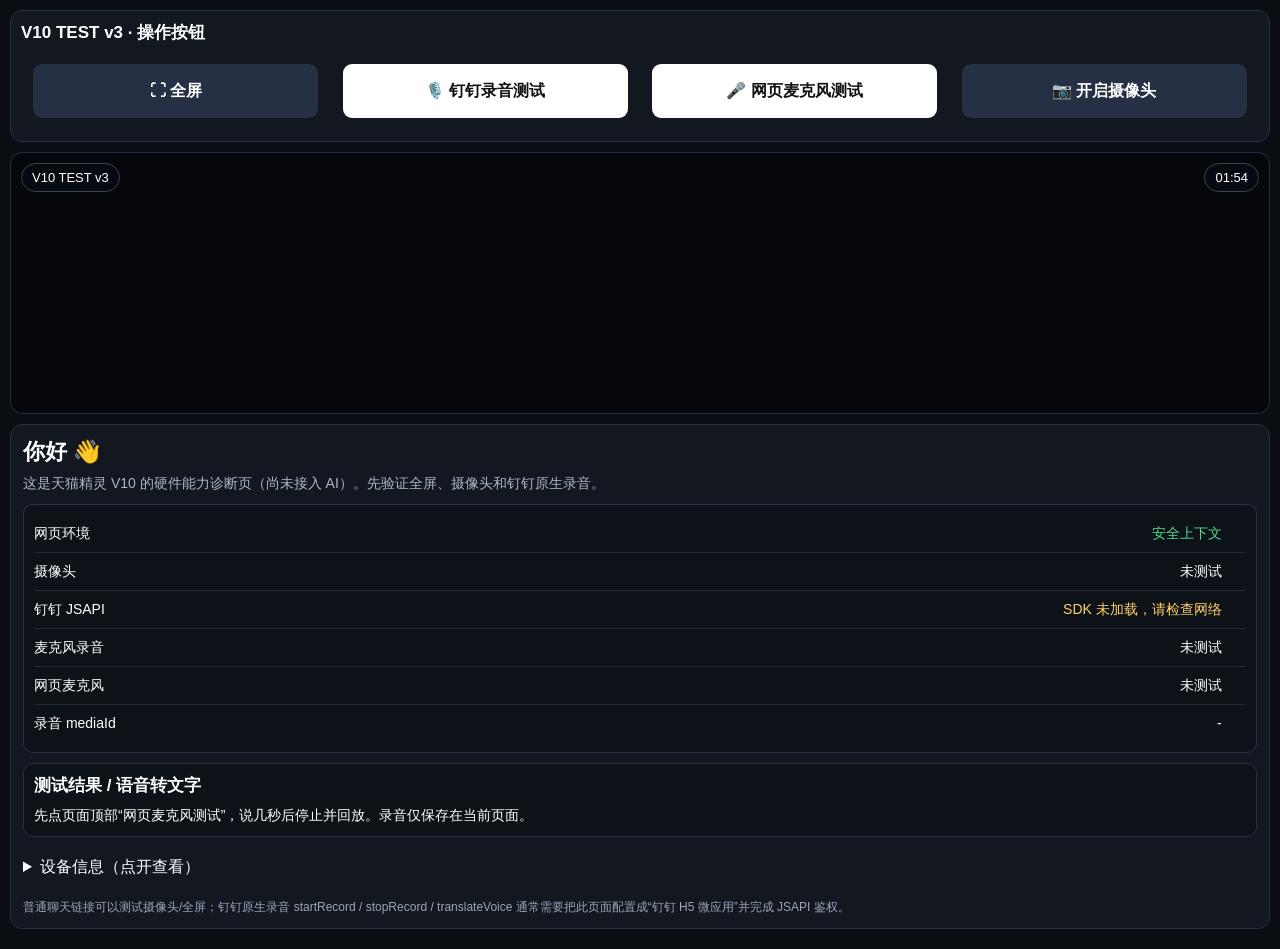
==== index.html @ 20e0f51d "Fix V10 narrow WebView layout with top controls and document scrolling" ====
<!doctype html>
<html lang="zh-CN">
<head>
  <meta charset="utf-8" />
  <meta name="viewport" content="width=device-width,initial-scale=1,maximum-scale=1,user-scalable=no,viewport-fit=cover" />
  <meta name="theme-color" content="#0a0d12" />
  <title>V10 AI Terminal</title>
  <style>
    * { box-sizing:border-box; -webkit-tap-highlight-color:transparent; }
    html { margin:0; padding:0; width:100%; height:auto; min-height:100%; overflow-x:hidden; overflow-y:auto; background:#0a0d12; }
    body { margin:0; padding:0; width:100%; height:auto; min-height:100%; color:#fff; font-family:Arial,"PingFang SC","Microsoft YaHei",sans-serif; overflow:visible; }
    .app { display:block; width:100%; height:auto; padding:10px; }
    .toolbar { margin:0 0 10px; padding:10px; background:#121720; border:1px solid #253044; border-radius:12px; }
    .toolbar-title { margin:0 0 8px; font-size:17px; font-weight:bold; }
    .bottom-bar { display:block; font-size:0; }
    button { display:inline-block; vertical-align:top; width:48%; margin:1%; min-height:54px; padding:10px 4px; border:0; border-radius:9px; font-size:16px; font-weight:bold; cursor:pointer; white-space:normal; }
    button.primary { background:#fff; color:#111; }
    button.secondary { background:#253044; color:#fff; }
    button.recording { background:#ef4444; color:#fff; }
    button:disabled { opacity:.45; }
    .panel { display:block; width:100%; height:auto; margin:0 0 10px; background:#121720; border:1px solid #253044; border-radius:12px; overflow:visible; }
    .camera-wrap { position:relative; display:block; width:100%; height:180px; background:#05070a; border-radius:12px; overflow:hidden; }
    video { display:block; width:100%; height:180px; object-fit:contain; background:#05070a; }
    .camera-overlay { position:absolute; top:10px; left:10px; right:10px; pointer-events:none; }
    .pill { display:inline-block; padding:6px 10px; background:rgba(8,12,18,.8); border:1px solid #384359; border-radius:20px; font-size:13px; }
    #clock { float:right; }
    .right { padding:12px; }
    h1 { margin:0 0 6px; font-size:22px; }
    .sub { color:#aab7cb; font-size:14px; line-height:1.5; margin-bottom:10px; }
    .status,.transcript { display:block; height:auto; margin:0 0 10px; padding:10px; border:1px solid #263247; border-radius:10px; background:#0d1219; overflow:visible; }
    .row { display:block; padding:8px 0; border-bottom:1px solid #1f2a3b; font-size:14px; line-height:1.5; }
    .row:last-child { border-bottom:0; }
    .row span { display:inline-block; vertical-align:top; }
    .row span:first-child { width:30%; }
    .row span:last-child { width:68%; text-align:right; overflow-wrap:break-word; word-break:break-word; }
    .ok { color:#53d98c; } .bad { color:#ff7b7b; } .warn { color:#ffd166; }
    .transcript h2 { margin:0 0 8px; font-size:17px; }
    #text,#deviceInfo { font-size:14px; line-height:1.5; white-space:pre-wrap; overflow-wrap:break-word; word-break:break-word; }
    .footer { color:#9aa7bc; font-size:12px; line-height:1.5; }
    details { margin:12px 0; } summary { cursor:pointer; padding:8px 0; }
    @media (min-width:1000px) { .camera-wrap,video { height:260px; } button { width:23%; } }
  </style>
</head>
<body>
<div class="app">
  <header class="toolbar">
    <div class="toolbar-title">V10 TEST v3 · 操作按钮</div>
    <div class="bottom-bar">
      <button class="secondary" id="btnFullscreen">⛶ 全屏</button>
      <button class="primary" id="btnMic">🎙️ 钉钉录音测试</button>
      <button class="primary" id="btnWebMic">🎤 网页麦克风测试</button>
      <button class="secondary" id="btnCamera">📷 开启摄像头</button>
    </div>
  </header>
  <section class="panel left">
    <div class="camera-wrap">
      <video id="video" autoplay playsinline muted></video>
      <div class="camera-overlay">
        <div class="pill">V10 TEST v3</div>
        <div class="pill" id="clock">--:--</div>
      </div>
    </div>

  </section>

  <aside class="panel right">
    <div>
      <h1>你好 👋</h1>
      <div class="sub">这是天猫精灵 V10 的硬件能力诊断页（尚未接入 AI）。先验证全屏、摄像头和钉钉原生录音。</div>
    </div>

    <div class="status">
      <div class="row"><span>网页环境</span><span id="sWeb">检测中</span></div>
      <div class="row"><span>摄像头</span><span id="sCam">未测试</span></div>
      <div class="row"><span>钉钉 JSAPI</span><span id="sDD">检测中</span></div>
      <div class="row"><span>麦克风录音</span><span id="sMic">未测试</span></div>
      <div class="row"><span>网页麦克风</span><span id="sWebMic">未测试</span></div>
      <div class="row"><span>录音 mediaId</span><span id="sMedia">-</span></div>
    </div>

    <div class="transcript">
      <h2>测试结果 / 语音转文字</h2>
      <audio id="playback" controls style="display:none;width:100%"></audio>
      <div id="text">录音成功后，如果当前钉钉 H5 微应用拥有 JSAPI 权限，这里会显示识别文字。</div>
    </div>

    <details><summary>设备信息（点开查看）</summary><div id="deviceInfo"></div></details>
    <div class="footer">
      普通聊天链接可以测试摄像头/全屏；钉钉原生录音 startRecord / stopRecord / translateVoice 通常需要把此页面配置成“钉钉 H5 微应用”并完成 JSAPI 鉴权。
    </div>
  </aside>
</div>

<script src="https://g.alicdn.com/dingding/dingtalk-jsapi/3.1.0/dingtalk.open.js"></script>
<script>
(() => {
  const $ = id => document.getElementById(id);
  const set = (id, text, cls='') => {
    const el = $(id); el.textContent = text; el.className = cls;
  };

  function tick(){
    const d = new Date();
    $('clock').textContent = d.toLocaleTimeString('zh-CN',{hour:'2-digit',minute:'2-digit'});
  }
  tick(); setInterval(tick, 1000);

  set('sWeb', window.isSecureContext ? '安全上下文' : '非安全上下文：摄像头可能不可用', window.isSecureContext ? 'ok' : 'warn');
  let ddReady = false;
  let cameraStream = null;
  $('deviceInfo').textContent = navigator.userAgent;
  $('text').textContent = '先点页面顶部“网页麦克风测试”，说几秒后停止并回放。录音仅保存在当前页面。';

  // DingTalk JSAPI detect
  function detectDD(){
    if (window.dd) {
      set('sDD', 'SDK 已加载；原生能力待测试', 'warn');
      return true;
    }
    set('sDD', 'SDK 未加载，请检查网络', 'warn');
    return false;
  }
  detectDD();

  // Camera
  $('btnCamera').addEventListener('click', async () => {
    try {
      if (cameraStream) {
        cameraStream.getTracks().forEach(t => t.stop());
        cameraStream = null; $('video').srcObject = null;
        set('sCam', '已关闭'); $('btnCamera').textContent = '📷 开启摄像头'; return;
      }
      if (!navigator.mediaDevices || !navigator.mediaDevices.getUserMedia) {
        throw new Error('当前 WebView 不支持 getUserMedia');
      }
      const stream = await navigator.mediaDevices.getUserMedia({video:true, audio:false});
      cameraStream = stream;
      $('video').srcObject = stream;
      await $('video').play();
      set('sCam', '已开启', 'ok');
      $('btnCamera').textContent = '📷 关闭摄像头';
    } catch (e) {
      set('sCam', e.name + ': ' + e.message, 'bad');
    }
  });

  // Fullscreen
  $('btnFullscreen').addEventListener('click', async () => {
    const el = document.documentElement;
    try {
      const fn = el.requestFullscreen || el.webkitRequestFullscreen || el.mozRequestFullScreen;
      if (!fn) throw new Error('Fullscreen API 不支持');
      await fn.call(el);
      $('btnFullscreen').textContent = '✓ 已全屏';
    } catch (e) {
      alert('全屏失败：' + e.message);
    }
  });

  function syncFullscreen() {
    $('btnFullscreen').textContent = (document.fullscreenElement || document.webkitFullscreenElement) ? '✓ 已全屏' : '⛶ 全屏';
  }
  document.addEventListener('fullscreenchange', syncFullscreen);
  document.addEventListener('webkitfullscreenchange', syncFullscreen);

  // DingTalk native recording
  let recording = false;
  let lastDuration = 0;
  let lastMediaId = '';

  function ddCall(name, opts) {
    return new Promise((resolve, reject) => {
      if (!ddReady) { reject(new Error('SDK 尚未就绪；请检查容器、网络及微应用鉴权')); return; }
      const audio = window.dd && window.dd.device && window.dd.device.audio;
      const owner = window.dd && typeof window.dd[name] === 'function' ? window.dd : audio;
      if (!owner || typeof owner[name] !== 'function') {
        reject(new Error('录音接口 ' + name + ' 不存在')); return;
      }
      let done = false;
      const timer = setTimeout(() => finish(new Error(name + ' 30秒未回调，设备录音状态未知；停止操作并关闭页面后重试')), 30000);
      function finish(err, res) {
        if (done) return; done = true; clearTimeout(timer);
        err ? reject(err) : resolve(res || {});
      }
      const success = res => finish(null, res);
      const fail = err => finish(new Error(JSON.stringify(err || {})));
      try { owner[name](Object.assign({}, opts || {}, {success, fail, onSuccess:success, onFail:fail})); }
      catch (err) { finish(err); }
    });
  }

  async function startRecord(){
    if (!detectDD()) {
      set('sMic', '需要钉钉 H5 微应用 JSAPI', 'warn');
      return;
    }
    try {
      await ddCall('startRecord');
      recording = true;
      $('btnWebMic').disabled = true;
      set('sMic', '正在录音…', 'ok');
      $('btnMic').textContent = '⏹️ 点一下停止录音';
      $('btnMic').className = 'recording';
    } catch (e) {
      set('sMic', e.message, 'bad');
      if (/permission info/.test(e.message)) $('text').textContent = '钉钉拒绝了当前页面的录音权限（错误7）。这不代表麦克风损坏。请先点“网页麦克风测试”。';
    }
  }

  async function stopRecord(){
    try {
      const res = await ddCall('stopRecord');
      recording = false;
      $('btnWebMic').disabled = false;
      $('btnMic').textContent = '🎙️ 钉钉录音测试';
      $('btnMic').className = 'primary';

      lastDuration = Number(res.duration || 0);
      lastMediaId = res.mediaId || '';
      set('sMic', '录音完成 ' + (lastDuration ? lastDuration + 's' : ''), 'ok');
      set('sMedia', lastMediaId ? String(lastMediaId).slice(0,18) + '…' : '未返回 mediaId', lastMediaId ? 'ok' : 'warn');

      if (lastMediaId) {
        $('text').textContent = '正在转文字…';
        try {
          const tr = await ddCall('translateVoice', { duration: Math.max(1, lastDuration || 1), mediaId: lastMediaId });
          $('text').textContent = tr.content || '转写成功，但返回内容为空';
        } catch (e) {
          $('text').textContent = '录音成功，但 translateVoice 失败：\n' + e.message;
        }
      } else {
        $('text').textContent = '录音已结束。当前环境没有 translateVoice 权限或没有拿到 mediaId。';
      }
    } catch (e) {
      recording = false;
      $('btnWebMic').disabled = false;
      $('btnMic').textContent = '🎙️ 钉钉录音测试';
      $('btnMic').className = 'primary';
      set('sMic', e.message, 'bad');
      if (/permission info/.test(e.message)) $('text').textContent = '钉钉拒绝了当前页面的录音权限（错误7）。这不代表麦克风损坏。请先点“网页麦克风测试”。';
    }
  }

  $('btnMic').addEventListener('click', async () => {
    $('btnMic').disabled = true;
    try { await (recording ? stopRecord() : startRecord()); }
    finally { $('btnMic').disabled = false; }
  });
  window.addEventListener('pagehide', () => {
    if (cameraStream) cameraStream.getTracks().forEach(t => t.stop());
  });

  // Browser microphone probe: local only, no upload or transcription.
  let webStream = null, webRecorder = null, webTimer = null, audioURL = null;
  let webPending = false, webCancelled = false;
  function releaseWebMic() {
    clearTimeout(webTimer);
    if (webStream) webStream.getTracks().forEach(t => t.stop());
    webStream = null;
    $('btnWebMic').textContent = '🎤 网页麦克风测试';
    $('btnMic').disabled = false;
  }
  function stopWebMic() {
    if (webRecorder && webRecorder.state !== 'inactive') webRecorder.stop();
    else set('sWebMic', '音轨已关闭；此浏览器无录音编码器', 'warn');
    releaseWebMic();
  }
  $('btnWebMic').addEventListener('click', async () => {
    if (webStream) { stopWebMic(); return; }
    if (webPending) return;
    webPending = true; webCancelled = false;
    $('btnWebMic').disabled = true; $('btnMic').disabled = true;
    set('sWebMic', '请求系统麦克风权限…', 'warn');
    let requestTimer = setTimeout(() => {
      webCancelled = true;
      set('sWebMic', '30秒未响应：请关闭网页后重试或检查系统权限', 'bad');
    }, 30000);
    try {
      if (!navigator.mediaDevices || !navigator.mediaDevices.getUserMedia) throw new Error('当前浏览器未开放麦克风接口');
      const stream = await navigator.mediaDevices.getUserMedia({audio:true,video:false});
      if (webCancelled) { stream.getTracks().forEach(t => t.stop()); return; }
      clearTimeout(requestTimer);
      webStream = stream;
      const track = stream.getAudioTracks()[0];
      if (!track) throw new Error('没有返回音频轨道');
      set('sWebMic', '已获得音轨；请说话后停止并回放验证', 'warn');
      $('text').textContent = '录音仅保存在当前网页内存，不上传。请说一句话，再点停止；最多录制15秒。能回放听到声音，才算收音成功。';
      if (window.MediaRecorder) {
        const chunks = [];
        const recorder = new MediaRecorder(stream);
        webRecorder = recorder;
        recorder.ondataavailable = e => { if (e.data && e.data.size) chunks.push(e.data); };
        recorder.onstop = () => {
          if (!chunks.length) { set('sWebMic', '未取得录音数据', 'bad'); return; }
          if (audioURL) URL.revokeObjectURL(audioURL);
          audioURL = URL.createObjectURL(new Blob(chunks, {type:recorder.mimeType || chunks[0].type}));
          $('playback').src = audioURL; $('playback').style.display = 'block';
          set('sWebMic', '录音已生成，请点播放确认声音', 'ok');
        };
        recorder.onerror = e => { set('sWebMic', '编码失败：' + (e.error && e.error.message || '未知错误'), 'bad'); releaseWebMic(); };
        recorder.start();
      } else {
        $('text').textContent = '已获得麦克风音轨，但当前浏览器没有 MediaRecorder，暂不能回放验证。此结果还不能证明有声音。';
      }
      $('btnWebMic').textContent = '⏹ 停止网页录音';
      webTimer = setTimeout(stopWebMic, 15000);
    } catch (e) {
      set('sWebMic', e.name + ': ' + e.message, 'bad');
      $('text').textContent = '网页麦克风未通过。请拍下右侧错误；摄像头能用不代表麦克风权限也已开放。';
      releaseWebMic();
    } finally {
      clearTimeout(requestTimer); webPending = false; $('btnWebMic').disabled = false;
      if (!webStream) $('btnMic').disabled = false;
    }
  });
  window.addEventListener('pagehide', () => {
    webCancelled = true;
    if (webStream) stopWebMic();
    if (audioURL) URL.revokeObjectURL(audioURL);
  });

  // Try dd.ready if available
  try {
    if (window.dd && typeof window.dd.ready === 'function') {
      window.dd.ready(() => {
        ddReady = true;
        set('sDD', 'SDK 就绪；录音权限待实测', 'warn');
      });
      // 可由后续服务端签名集成调用；此页面不包含企业密钥。
      window.configureDingTalk = function(config) { window.dd.config(config); };
      if (typeof window.dd.error === 'function') {
        window.dd.error(err => set('sDD', 'dd.error: ' + ((err && (err.errorMessage || err.message)) || '未知错误'), 'bad'));
      }
    }
  } catch (e) {}
})();
</script>
</body>
</html>
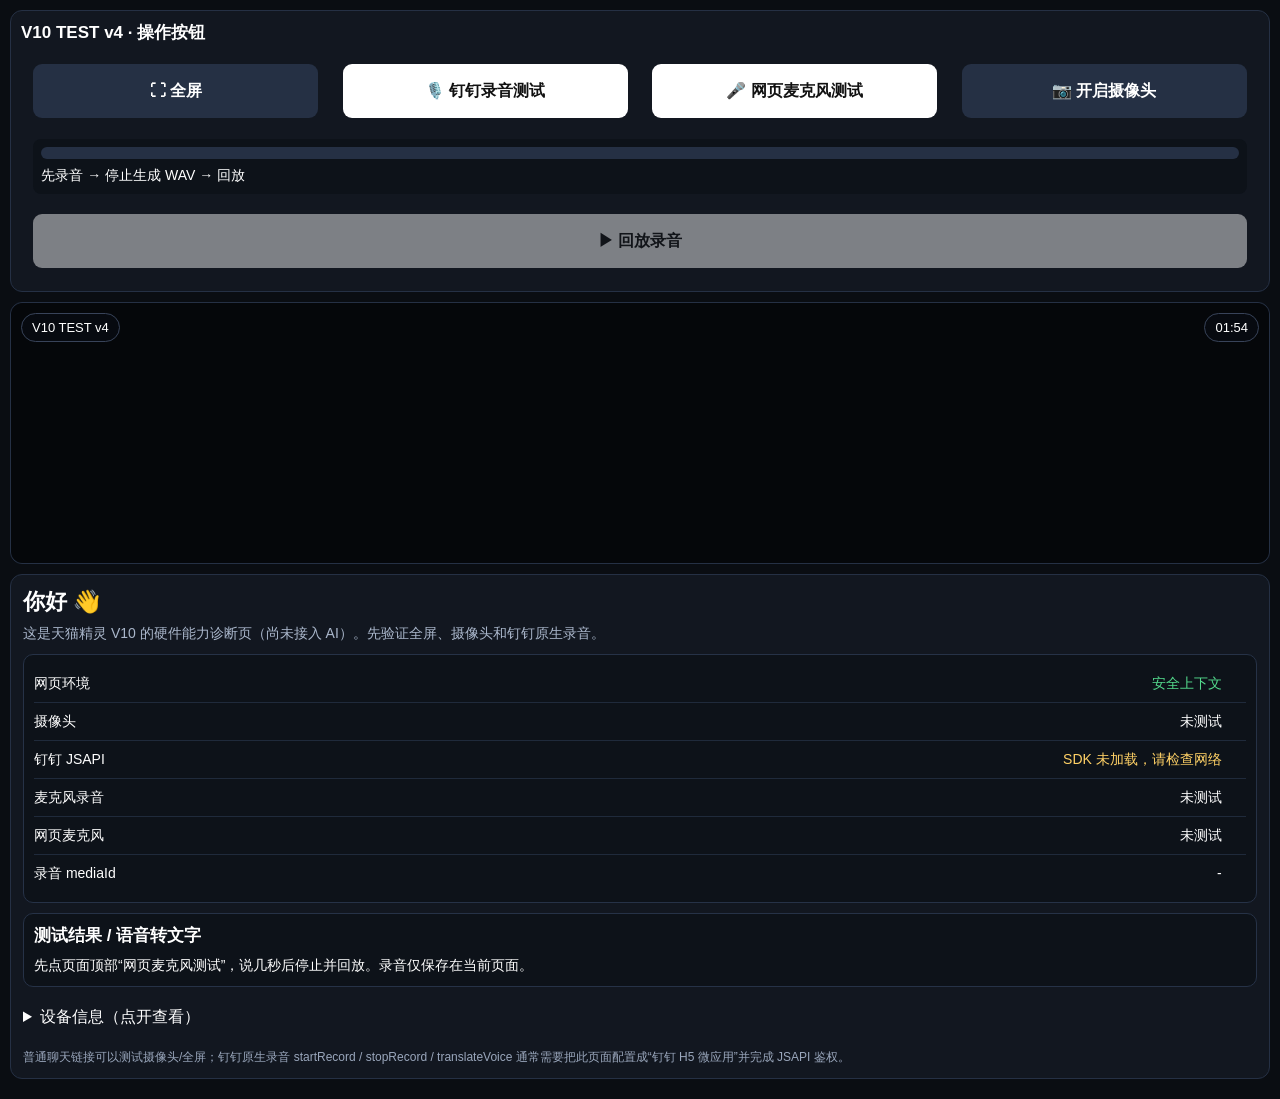
==== commit 549991d1: "Support legacy Web Audio WAV capture with input meter and replay controls" ====
--- a/index.html
+++ b/index.html
@@ -44,19 +44,27 @@
 <body>
 <div class="app">
   <header class="toolbar">
-    <div class="toolbar-title">V10 TEST v3 · 操作按钮</div>
+    <div class="toolbar-title">V10 TEST v4 · 操作按钮</div>
     <div class="bottom-bar">
       <button class="secondary" id="btnFullscreen">⛶ 全屏</button>
       <button class="primary" id="btnMic">🎙️ 钉钉录音测试</button>
       <button class="primary" id="btnWebMic">🎤 网页麦克风测试</button>
       <button class="secondary" id="btnCamera">📷 开启摄像头</button>
     </div>
+    <div style="margin:8px 1%;padding:8px;background:#0d1219;border-radius:8px">
+      <div style="height:12px;background:#253044;border-radius:6px;overflow:hidden" role="img" aria-label="实时输入音量">
+        <div id="levelFill" style="height:12px;width:0%;background:#53d98c"></div>
+      </div>
+      <div id="recInfo" style="font-size:14px;line-height:1.5;margin-top:6px" aria-live="polite">先录音 → 停止生成 WAV → 回放</div>
+    </div>
+    <button class="primary" id="btnReplay" disabled style="width:98%">▶ 回放录音</button>
+    <audio id="playback" controls style="display:none;width:98%;margin:1%"></audio>
   </header>
   <section class="panel left">
     <div class="camera-wrap">
       <video id="video" autoplay playsinline muted></video>
       <div class="camera-overlay">
-        <div class="pill">V10 TEST v3</div>
+        <div class="pill">V10 TEST v4</div>
         <div class="pill" id="clock">--:--</div>
       </div>
     </div>
@@ -80,7 +88,6 @@
 
     <div class="transcript">
       <h2>测试结果 / 语音转文字</h2>
-      <audio id="playback" controls style="display:none;width:100%"></audio>
       <div id="text">录音成功后，如果当前钉钉 H5 微应用拥有 JSAPI 权限，这里会显示识别文字。</div>
     </div>
 
@@ -250,78 +257,147 @@
     if (cameraStream) cameraStream.getTracks().forEach(t => t.stop());
   });
 
-  // Browser microphone probe: local only, no upload or transcription.
-  let webStream = null, webRecorder = null, webTimer = null, audioURL = null;
-  let webPending = false, webCancelled = false;
-  function releaseWebMic() {
-    clearTimeout(webTimer);
-    if (webStream) webStream.getTracks().forEach(t => t.stop());
-    webStream = null;
-    $('btnWebMic').textContent = '🎤 网页麦克风测试';
-    $('btnMic').disabled = false;
-  }
-  function stopWebMic() {
-    if (webRecorder && webRecorder.state !== 'inactive') webRecorder.stop();
-    else set('sWebMic', '音轨已关闭；此浏览器无录音编码器', 'warn');
-    releaseWebMic();
-  }
+  // Legacy V10 capture: Web Audio -> mono PCM16 WAV, entirely in memory.
+  let capture = null, captureSerial = 0, audioURL = null;
+  function cleanupCapture(session) {
+    clearTimeout(session.timer); clearTimeout(session.requestTimer);
+    if (session.processor) session.processor.onaudioprocess = null;
+    [session.source, session.processor, session.gain].forEach(node => {
+      if (node) { try { node.disconnect(); } catch (e) {} }
+    });
+    if (session.stream) session.stream.getTracks().forEach(t => t.stop());
+    if (session.context) { try { Promise.resolve(session.context.close()).catch(() => {}); } catch (e) {} }
+    session.blocks = [];
+    if (capture === session) {
+      capture = null;
+      $('btnWebMic').disabled = false;
+      $('btnWebMic').textContent = '🎤 网页麦克风测试';
+      $('btnMic').disabled = false;
+    }
+  }
+  function encodeWav(blocks, samples, sampleRate) {
+    const buffer = new ArrayBuffer(44 + samples * 2);
+    const view = new DataView(buffer);
+    const write = (offset, text) => { for (let i=0;i<text.length;i++) view.setUint8(offset+i,text.charCodeAt(i)); };
+    write(0,'RIFF'); view.setUint32(4,36+samples*2,true); write(8,'WAVE');
+    write(12,'fmt '); view.setUint32(16,16,true); view.setUint16(20,1,true);
+    view.setUint16(22,1,true); view.setUint32(24,sampleRate,true);
+    view.setUint32(28,sampleRate*2,true); view.setUint16(32,2,true); view.setUint16(34,16,true);
+    write(36,'data'); view.setUint32(40,samples*2,true);
+    let offset=44;
+    blocks.forEach(block => { for (let i=0;i<block.length;i++) {
+      const value=Math.max(-1,Math.min(1,block[i]));
+      view.setInt16(offset,Math.round(value<0 ? value*32768 : value*32767),true); offset+=2;
+    }});
+    return new Blob([buffer],{type:'audio/wav'});
+  }
+  function stopCapture(save) {
+    const session=capture;
+    if (!session) return;
+    session.cancelled=true;
+    try {
+      if (save) {
+        if (!session.samples) {
+          set('sWebMic','没有收到音频数据；请查看下方说明','bad');
+          $('text').textContent='麦克风音轨已获得，但 Web Audio 没有回传采样。请拍下此状态，不能据此判断硬件损坏。';
+        } else {
+          const blob=encodeWav(session.blocks,session.samples,session.context.sampleRate);
+          if (audioURL) URL.revokeObjectURL(audioURL);
+          audioURL=URL.createObjectURL(blob);
+          $('playback').src=audioURL; $('playback').style.display='block'; $('playback').load();
+          $('btnReplay').disabled=false;
+          const seconds=(session.samples/session.context.sampleRate).toFixed(1);
+          set('sWebMic','已生成 '+seconds+' 秒 WAV；点顶部“回放录音”',session.peak>0.001 ? 'ok':'warn');
+          $('recInfo').textContent='已保存 '+seconds+' 秒 · '+Math.round(blob.size/1024)+' KB'+(session.peak<=0.001 ? ' · 信号很弱或静音':' · 请回放核对声音');
+          $('text').textContent='录音已生成。点击顶部“▶ 回放录音”，确认是否能听到刚才的说话声。录音没有上传，退出网页会丢失。';
+        }
+      }
+    } catch(e) { set('sWebMic','生成 WAV 失败：'+e.message,'bad'); }
+    finally { cleanupCapture(session); }
+  }
+  $('btnReplay').addEventListener('click', async () => {
+    if (!audioURL) return;
+    try {
+      const audio=$('playback'); audio.pause(); audio.currentTime=0;
+      audio.volume=1; audio.muted=false;
+      await audio.play(); $('recInfo').textContent='正在回放，请听 V10 扬声器';
+    } catch(e) { $('recInfo').textContent='回放失败：'+e.name+' / '+e.message; }
+  });
+  $('playback').addEventListener('ended', () => { $('recInfo').textContent='回放结束；可再次点击回放'; });
+  $('playback').addEventListener('error', () => {
+    if (audioURL) $('recInfo').textContent='播放器错误：'+($('playback').error && $('playback').error.code || '未知');
+  });
   $('btnWebMic').addEventListener('click', async () => {
-    if (webStream) { stopWebMic(); return; }
-    if (webPending) return;
-    webPending = true; webCancelled = false;
-    $('btnWebMic').disabled = true; $('btnMic').disabled = true;
-    set('sWebMic', '请求系统麦克风权限…', 'warn');
-    let requestTimer = setTimeout(() => {
-      webCancelled = true;
-      set('sWebMic', '30秒未响应：请关闭网页后重试或检查系统权限', 'bad');
-    }, 30000);
-    try {
-      if (!navigator.mediaDevices || !navigator.mediaDevices.getUserMedia) throw new Error('当前浏览器未开放麦克风接口');
-      const stream = await navigator.mediaDevices.getUserMedia({audio:true,video:false});
-      if (webCancelled) { stream.getTracks().forEach(t => t.stop()); return; }
-      clearTimeout(requestTimer);
-      webStream = stream;
-      const track = stream.getAudioTracks()[0];
-      if (!track) throw new Error('没有返回音频轨道');
-      set('sWebMic', '已获得音轨；请说话后停止并回放验证', 'warn');
-      $('text').textContent = '录音仅保存在当前网页内存，不上传。请说一句话，再点停止；最多录制15秒。能回放听到声音，才算收音成功。';
-      if (window.MediaRecorder) {
-        const chunks = [];
-        const recorder = new MediaRecorder(stream);
-        webRecorder = recorder;
-        recorder.ondataavailable = e => { if (e.data && e.data.size) chunks.push(e.data); };
-        recorder.onstop = () => {
-          if (!chunks.length) { set('sWebMic', '未取得录音数据', 'bad'); return; }
-          if (audioURL) URL.revokeObjectURL(audioURL);
-          audioURL = URL.createObjectURL(new Blob(chunks, {type:recorder.mimeType || chunks[0].type}));
-          $('playback').src = audioURL; $('playback').style.display = 'block';
-          set('sWebMic', '录音已生成，请点播放确认声音', 'ok');
-        };
-        recorder.onerror = e => { set('sWebMic', '编码失败：' + (e.error && e.error.message || '未知错误'), 'bad'); releaseWebMic(); };
-        recorder.start();
-      } else {
-        $('text').textContent = '已获得麦克风音轨，但当前浏览器没有 MediaRecorder，暂不能回放验证。此结果还不能证明有声音。';
-      }
-      $('btnWebMic').textContent = '⏹ 停止网页录音';
-      webTimer = setTimeout(stopWebMic, 15000);
-    } catch (e) {
-      set('sWebMic', e.name + ': ' + e.message, 'bad');
-      $('text').textContent = '网页麦克风未通过。请拍下右侧错误；摄像头能用不代表麦克风权限也已开放。';
-      releaseWebMic();
-    } finally {
-      clearTimeout(requestTimer); webPending = false; $('btnWebMic').disabled = false;
-      if (!webStream) $('btnMic').disabled = false;
+    if (capture) { stopCapture(capture.active); return; }
+    const session={id:++captureSerial,blocks:[],samples:0,peak:0,active:false,cancelled:false,lastUI:0};
+    capture=session;
+    $('playback').pause(); $('btnReplay').disabled=true;
+    $('btnMic').disabled=true;
+    $('btnWebMic').textContent='取消麦克风请求';
+    set('sWebMic','正在请求麦克风…','warn');
+    $('levelFill').style.width='0%'; $('recInfo').textContent='等待麦克风权限，最长30秒';
+    session.requestTimer=setTimeout(() => {
+      if (capture!==session) return;
+      session.cancelled=true; cleanupCapture(session);
+      set('sWebMic','请求超时，已取消；请检查麦克风权限','bad');
+    },30000);
+    try {
+      const AudioContextClass=window.AudioContext || window.webkitAudioContext;
+      if (!AudioContextClass) throw new Error('此浏览器没有 Web Audio');
+      session.context=new AudioContextClass();
+      // Resume in the user gesture; do not let resume wait block permission requests.
+      const resume=session.context.resume();
+      if (resume && resume.catch) resume.catch(() => {});
+      if (!navigator.mediaDevices || !navigator.mediaDevices.getUserMedia) throw new Error('未开放网页麦克风接口');
+      const stream=await navigator.mediaDevices.getUserMedia({audio:true,video:false});
+      if (session.cancelled || capture!==session) { stream.getTracks().forEach(t=>t.stop()); return; }
+      session.stream=stream;
+      if (!stream.getAudioTracks().length) throw new Error('没有返回音频轨道');
+      clearTimeout(session.requestTimer);
+      if (!session.context.createScriptProcessor) throw new Error('没有兼容采样接口 createScriptProcessor');
+      session.source=session.context.createMediaStreamSource(stream);
+      session.processor=session.context.createScriptProcessor(4096,1,1);
+      session.gain=session.context.createGain(); session.gain.gain.value=0;
+      session.active=true;
+      session.processor.onaudioprocess=event => {
+        if (!session.active || session.cancelled) return;
+        const input=event.inputBuffer.getChannelData(0);
+        const remaining=session.context.sampleRate*15-session.samples;
+        if (remaining<=0) { stopCapture(true); return; }
+        const block=new Float32Array(input.subarray(0,Math.min(input.length,remaining)));
+        session.blocks.push(block); session.samples+=block.length;
+        let power=0,peak=0;
+        for(let i=0;i<block.length;i++) { power+=block[i]*block[i]; peak=Math.max(peak,Math.abs(block[i])); }
+        session.peak=Math.max(session.peak,peak);
+        // Never feed microphone samples to the speakers while recording.
+        event.outputBuffer.getChannelData(0).fill(0);
+        if (Date.now()-session.lastUI>100) {
+          session.lastUI=Date.now();
+          const rms=Math.sqrt(power/Math.max(1,block.length));
+          $('levelFill').style.width=Math.min(100,rms*500)+'%';
+          $('recInfo').textContent='已采集 '+(session.samples/session.context.sampleRate).toFixed(1)+' 秒 / 15 秒 · 音量 '+Math.round(rms*100)+'%';
+        }
+        if(session.samples>=session.context.sampleRate*15) stopCapture(true);
+      };
+      session.source.connect(session.processor); session.processor.connect(session.gain); session.gain.connect(session.context.destination);
+      $('btnWebMic').textContent='⏹ 停止并生成录音';
+      set('sWebMic','采集中；请说话，观察音量条','warn');
+      $('text').textContent='请说5秒，再点顶部“停止并生成录音”。音量条变化表示收到音频信号，但还需回放核对是否是你的说话声。';
+      session.timer=setTimeout(() => { if(capture===session) stopCapture(true); },15000);
+    } catch(e) {
+      if (capture!==session) return;
+      session.cancelled=true; cleanupCapture(session);
+      set('sWebMic',e.name+': '+e.message,'bad'); $('recInfo').textContent='采集失败，请拍下具体错误';
     }
   });
   window.addEventListener('pagehide', () => {
-    webCancelled = true;
-    if (webStream) stopWebMic();
-    if (audioURL) URL.revokeObjectURL(audioURL);
+    stopCapture(false);
+    if (audioURL) { URL.revokeObjectURL(audioURL); audioURL=null; }
   });
 
   // Try dd.ready if available
   try {
-    if (window.dd && typeof window.dd.ready === 'function') {
+    if (/DingTalk/i.test(navigator.userAgent) && window.dd && typeof window.dd.ready === 'function') {
       window.dd.ready(() => {
         ddReady = true;
         set('sDD', 'SDK 就绪；录音权限待实测', 'warn');
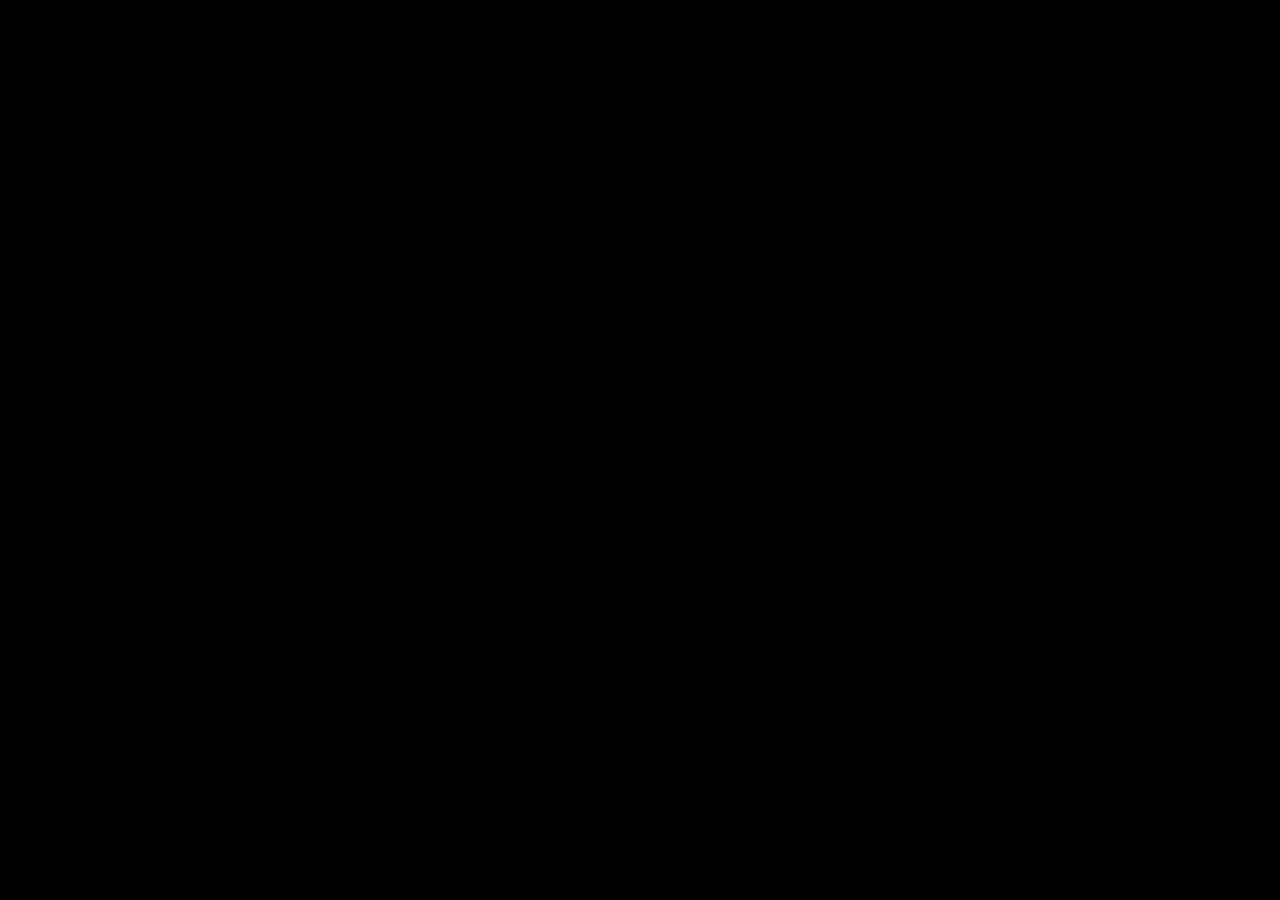
==== commit 8c7ff9c7: "Launch blue robot vanity companion with weather and night mode" ====
--- a/index.html
+++ b/index.html
@@ -1,415 +1,35 @@
 <!doctype html>
-<html lang="zh-CN">
-<head>
-  <meta charset="utf-8" />
-  <meta name="viewport" content="width=device-width,initial-scale=1,maximum-scale=1,user-scalable=no,viewport-fit=cover" />
-  <meta name="theme-color" content="#0a0d12" />
-  <title>V10 AI Terminal</title>
-  <style>
-    * { box-sizing:border-box; -webkit-tap-highlight-color:transparent; }
-    html { margin:0; padding:0; width:100%; height:auto; min-height:100%; overflow-x:hidden; overflow-y:auto; background:#0a0d12; }
-    body { margin:0; padding:0; width:100%; height:auto; min-height:100%; color:#fff; font-family:Arial,"PingFang SC","Microsoft YaHei",sans-serif; overflow:visible; }
-    .app { display:block; width:100%; height:auto; padding:10px; }
-    .toolbar { margin:0 0 10px; padding:10px; background:#121720; border:1px solid #253044; border-radius:12px; }
-    .toolbar-title { margin:0 0 8px; font-size:17px; font-weight:bold; }
-    .bottom-bar { display:block; font-size:0; }
-    button { display:inline-block; vertical-align:top; width:48%; margin:1%; min-height:54px; padding:10px 4px; border:0; border-radius:9px; font-size:16px; font-weight:bold; cursor:pointer; white-space:normal; }
-    button.primary { background:#fff; color:#111; }
-    button.secondary { background:#253044; color:#fff; }
-    button.recording { background:#ef4444; color:#fff; }
-    button:disabled { opacity:.45; }
-    .panel { display:block; width:100%; height:auto; margin:0 0 10px; background:#121720; border:1px solid #253044; border-radius:12px; overflow:visible; }
-    .camera-wrap { position:relative; display:block; width:100%; height:180px; background:#05070a; border-radius:12px; overflow:hidden; }
-    video { display:block; width:100%; height:180px; object-fit:contain; background:#05070a; }
-    .camera-overlay { position:absolute; top:10px; left:10px; right:10px; pointer-events:none; }
-    .pill { display:inline-block; padding:6px 10px; background:rgba(8,12,18,.8); border:1px solid #384359; border-radius:20px; font-size:13px; }
-    #clock { float:right; }
-    .right { padding:12px; }
-    h1 { margin:0 0 6px; font-size:22px; }
-    .sub { color:#aab7cb; font-size:14px; line-height:1.5; margin-bottom:10px; }
-    .status,.transcript { display:block; height:auto; margin:0 0 10px; padding:10px; border:1px solid #263247; border-radius:10px; background:#0d1219; overflow:visible; }
-    .row { display:block; padding:8px 0; border-bottom:1px solid #1f2a3b; font-size:14px; line-height:1.5; }
-    .row:last-child { border-bottom:0; }
-    .row span { display:inline-block; vertical-align:top; }
-    .row span:first-child { width:30%; }
-    .row span:last-child { width:68%; text-align:right; overflow-wrap:break-word; word-break:break-word; }
-    .ok { color:#53d98c; } .bad { color:#ff7b7b; } .warn { color:#ffd166; }
-    .transcript h2 { margin:0 0 8px; font-size:17px; }
-    #text,#deviceInfo { font-size:14px; line-height:1.5; white-space:pre-wrap; overflow-wrap:break-word; word-break:break-word; }
-    .footer { color:#9aa7bc; font-size:12px; line-height:1.5; }
-    details { margin:12px 0; } summary { cursor:pointer; padding:8px 0; }
-    @media (min-width:1000px) { .camera-wrap,video { height:260px; } button { width:23%; } }
-  </style>
-</head>
+<html lang="zh-CN"><head><meta charset="utf-8"><meta name="viewport" content="width=device-width,initial-scale=1,viewport-fit=cover"><meta name="theme-color" content="#eaf4ff"><title>小蓝 · 化妆桌上的 AI 伙伴</title><link rel="stylesheet" href="styles.css?v=5"></head>
 <body>
-<div class="app">
-  <header class="toolbar">
-    <div class="toolbar-title">V10 TEST v4 · 操作按钮</div>
-    <div class="bottom-bar">
-      <button class="secondary" id="btnFullscreen">⛶ 全屏</button>
-      <button class="primary" id="btnMic">🎙️ 钉钉录音测试</button>
-      <button class="primary" id="btnWebMic">🎤 网页麦克风测试</button>
-      <button class="secondary" id="btnCamera">📷 开启摄像头</button>
-    </div>
-    <div style="margin:8px 1%;padding:8px;background:#0d1219;border-radius:8px">
-      <div style="height:12px;background:#253044;border-radius:6px;overflow:hidden" role="img" aria-label="实时输入音量">
-        <div id="levelFill" style="height:12px;width:0%;background:#53d98c"></div>
-      </div>
-      <div id="recInfo" style="font-size:14px;line-height:1.5;margin-top:6px" aria-live="polite">先录音 → 停止生成 WAV → 回放</div>
-    </div>
-    <button class="primary" id="btnReplay" disabled style="width:98%">▶ 回放录音</button>
-    <audio id="playback" controls style="display:none;width:98%;margin:1%"></audio>
-  </header>
-  <section class="panel left">
-    <div class="camera-wrap">
-      <video id="video" autoplay playsinline muted></video>
-      <div class="camera-overlay">
-        <div class="pill">V10 TEST v4</div>
-        <div class="pill" id="clock">--:--</div>
-      </div>
-    </div>
-
+<div id="app" class="shell">
+ <header class="topbar"><div class="brand"><span class="brand-dot"></span><b id="brandName">小蓝</b><span class="tag">你的早晨搭子</span></div><nav><button id="fullscreen" class="iconbtn">全屏</button><button id="sleepNow" class="iconbtn">晚安</button><button id="settingsOpen" class="iconbtn" aria-label="打开设置">设置</button></nav></header>
+ <main class="dashboard">
+  <section class="companion">
+   <div class="eyebrow"><span id="dateText">今天</span><span id="connection" class="connection">AI 尚未连接</span></div>
+   <div id="avatar" class="avatar idle" role="img" aria-label="会眨眼的小蓝机器人"><div class="halo halo-one"></div><div class="halo halo-two"></div>
+    <svg viewBox="0 0 320 280" aria-hidden="true"><defs><linearGradient id="bodyBlue" x1="0" y1="0" x2="1" y2="1"><stop offset="0" stop-color="#effaff"/><stop offset=".55" stop-color="#b8dcff"/><stop offset="1" stop-color="#82b7f1"/></linearGradient></defs><ellipse class="shadow" cx="160" cy="255" rx="70" ry="9" fill="#b3cbe4" opacity=".35"/><g class="robot"><path d="M73 96C76 41 122 19 170 25C224 20 257 59 251 111C275 151 251 211 211 224C189 249 131 246 105 224C59 214 44 171 58 135Z" fill="url(#bodyBlue)" stroke="#77a8d8" stroke-width="2"/><path d="M84 90C100 54 120 44 153 42" fill="none" stroke="#fff" stroke-width="9" stroke-linecap="round" opacity=".8"/><g class="face"><g class="eyes"><rect x="112" y="113" width="23" height="44" rx="12" fill="#173453"/><rect x="181" y="113" width="23" height="44" rx="12" fill="#173453"/></g><ellipse cx="98" cy="169" rx="13" ry="6" fill="#eeabc3" opacity=".5"/><ellipse cx="219" cy="169" rx="13" ry="6" fill="#eeabc3" opacity=".5"/></g><path class="mouth" d="M149 180Q159 189 170 180" fill="none" stroke="#497499" stroke-width="3.5" stroke-linecap="round"/></g><path class="spark" d="M270 45L274 57L286 61L274 65L270 77L266 65L254 61L266 57Z" fill="#86b9ee"/></svg>
+   </div>
+   <div id="stateLabel" class="state-label">在这里陪着你</div>
+   <h1 id="headline">慢慢来，今天也很好看。</h1>
+   <p id="subtitle">点一下说话，或者先看看今天穿什么。</p>
+   <div class="voice-controls"><button id="talk" class="talk">开始说话 <span>●</span></button><button id="stopSpeech" class="quietbtn">停止播放</button></div>
+   <div class="meter"><div id="meterFill"></div></div><p id="recordInfo" class="microcopy">V5 · 本地录音已验证 · AI 服务待连接</p>
+   <div class="quick-actions"><button id="askWeather">今天穿什么？</button><button id="greet">和我打个招呼</button><button id="replay" disabled>回放我的录音</button></div>
+   <audio id="audio" controls style="display:none;width:100%"></audio>
   </section>
-
-  <aside class="panel right">
-    <div>
-      <h1>你好 👋</h1>
-      <div class="sub">这是天猫精灵 V10 的硬件能力诊断页（尚未接入 AI）。先验证全屏、摄像头和钉钉原生录音。</div>
-    </div>
-
-    <div class="status">
-      <div class="row"><span>网页环境</span><span id="sWeb">检测中</span></div>
-      <div class="row"><span>摄像头</span><span id="sCam">未测试</span></div>
-      <div class="row"><span>钉钉 JSAPI</span><span id="sDD">检测中</span></div>
-      <div class="row"><span>麦克风录音</span><span id="sMic">未测试</span></div>
-      <div class="row"><span>网页麦克风</span><span id="sWebMic">未测试</span></div>
-      <div class="row"><span>录音 mediaId</span><span id="sMedia">-</span></div>
-    </div>
-
-    <div class="transcript">
-      <h2>测试结果 / 语音转文字</h2>
-      <div id="text">录音成功后，如果当前钉钉 H5 微应用拥有 JSAPI 权限，这里会显示识别文字。</div>
-    </div>
-
-    <details><summary>设备信息（点开查看）</summary><div id="deviceInfo"></div></details>
-    <div class="footer">
-      普通聊天链接可以测试摄像头/全屏；钉钉原生录音 startRecord / stopRecord / translateVoice 通常需要把此页面配置成“钉钉 H5 微应用”并完成 JSAPI 鉴权。
-    </div>
-  </aside>
+  <section class="daily">
+   <article class="weather-card"><div class="card-top"><span><span id="cityLabel">如皋</span> · 今天</span><button id="weatherRefresh" class="textbtn">刷新 ↗</button></div><div class="weather-main"><div><strong id="temp">—°</strong><span id="weatherDesc">等待天气数据</span></div><div class="weather-symbol">☀</div></div><div class="weather-details"><span id="feels">体感 —°</span><span id="range">— / —°</span><span id="rain">降雨 —</span></div><div class="divider"></div><p class="small-label">出门的小建议</p><p id="outfit" class="outfit">正在查询天气，暂不猜测温度和穿衣厚度。</p><p id="weatherSource" class="microcopy">来源：Open-Meteo · 预报数据</p></article>
+   <article class="conversation"><div class="card-top"><span>我们刚刚聊到</span><span id="chatBadge" class="small-label">尚未连接 AI</span></div><div id="messages" class="messages" aria-live="polite"><p class="empty">你的录音会先在这台屏幕上采集。连接服务后，点击说话才会发送给 AI。</p></div><form id="textForm"><input id="textInput" maxlength="1000" placeholder="也可以打字问我…" aria-label="输入问题"><button type="submit">发送</button></form></article>
+  </section>
+ </main><footer><span>一小会儿陪伴，一整天好心情。</span><a href="diagnostics/v4.html">录音诊断 v4</a><span id="scheduleNote">夜间：22:30 — 07:00</span></footer>
 </div>
-
-<script src="https://g.alicdn.com/dingding/dingtalk-jsapi/3.1.0/dingtalk.open.js"></script>
-<script>
-(() => {
-  const $ = id => document.getElementById(id);
-  const set = (id, text, cls='') => {
-    const el = $(id); el.textContent = text; el.className = cls;
-  };
-
-  function tick(){
-    const d = new Date();
-    $('clock').textContent = d.toLocaleTimeString('zh-CN',{hour:'2-digit',minute:'2-digit'});
-  }
-  tick(); setInterval(tick, 1000);
-
-  set('sWeb', window.isSecureContext ? '安全上下文' : '非安全上下文：摄像头可能不可用', window.isSecureContext ? 'ok' : 'warn');
-  let ddReady = false;
-  let cameraStream = null;
-  $('deviceInfo').textContent = navigator.userAgent;
-  $('text').textContent = '先点页面顶部“网页麦克风测试”，说几秒后停止并回放。录音仅保存在当前页面。';
-
-  // DingTalk JSAPI detect
-  function detectDD(){
-    if (window.dd) {
-      set('sDD', 'SDK 已加载；原生能力待测试', 'warn');
-      return true;
-    }
-    set('sDD', 'SDK 未加载，请检查网络', 'warn');
-    return false;
-  }
-  detectDD();
-
-  // Camera
-  $('btnCamera').addEventListener('click', async () => {
-    try {
-      if (cameraStream) {
-        cameraStream.getTracks().forEach(t => t.stop());
-        cameraStream = null; $('video').srcObject = null;
-        set('sCam', '已关闭'); $('btnCamera').textContent = '📷 开启摄像头'; return;
-      }
-      if (!navigator.mediaDevices || !navigator.mediaDevices.getUserMedia) {
-        throw new Error('当前 WebView 不支持 getUserMedia');
-      }
-      const stream = await navigator.mediaDevices.getUserMedia({video:true, audio:false});
-      cameraStream = stream;
-      $('video').srcObject = stream;
-      await $('video').play();
-      set('sCam', '已开启', 'ok');
-      $('btnCamera').textContent = '📷 关闭摄像头';
-    } catch (e) {
-      set('sCam', e.name + ': ' + e.message, 'bad');
-    }
-  });
-
-  // Fullscreen
-  $('btnFullscreen').addEventListener('click', async () => {
-    const el = document.documentElement;
-    try {
-      const fn = el.requestFullscreen || el.webkitRequestFullscreen || el.mozRequestFullScreen;
-      if (!fn) throw new Error('Fullscreen API 不支持');
-      await fn.call(el);
-      $('btnFullscreen').textContent = '✓ 已全屏';
-    } catch (e) {
-      alert('全屏失败：' + e.message);
-    }
-  });
-
-  function syncFullscreen() {
-    $('btnFullscreen').textContent = (document.fullscreenElement || document.webkitFullscreenElement) ? '✓ 已全屏' : '⛶ 全屏';
-  }
-  document.addEventListener('fullscreenchange', syncFullscreen);
-  document.addEventListener('webkitfullscreenchange', syncFullscreen);
-
-  // DingTalk native recording
-  let recording = false;
-  let lastDuration = 0;
-  let lastMediaId = '';
-
-  function ddCall(name, opts) {
-    return new Promise((resolve, reject) => {
-      if (!ddReady) { reject(new Error('SDK 尚未就绪；请检查容器、网络及微应用鉴权')); return; }
-      const audio = window.dd && window.dd.device && window.dd.device.audio;
-      const owner = window.dd && typeof window.dd[name] === 'function' ? window.dd : audio;
-      if (!owner || typeof owner[name] !== 'function') {
-        reject(new Error('录音接口 ' + name + ' 不存在')); return;
-      }
-      let done = false;
-      const timer = setTimeout(() => finish(new Error(name + ' 30秒未回调，设备录音状态未知；停止操作并关闭页面后重试')), 30000);
-      function finish(err, res) {
-        if (done) return; done = true; clearTimeout(timer);
-        err ? reject(err) : resolve(res || {});
-      }
-      const success = res => finish(null, res);
-      const fail = err => finish(new Error(JSON.stringify(err || {})));
-      try { owner[name](Object.assign({}, opts || {}, {success, fail, onSuccess:success, onFail:fail})); }
-      catch (err) { finish(err); }
-    });
-  }
-
-  async function startRecord(){
-    if (!detectDD()) {
-      set('sMic', '需要钉钉 H5 微应用 JSAPI', 'warn');
-      return;
-    }
-    try {
-      await ddCall('startRecord');
-      recording = true;
-      $('btnWebMic').disabled = true;
-      set('sMic', '正在录音…', 'ok');
-      $('btnMic').textContent = '⏹️ 点一下停止录音';
-      $('btnMic').className = 'recording';
-    } catch (e) {
-      set('sMic', e.message, 'bad');
-      if (/permission info/.test(e.message)) $('text').textContent = '钉钉拒绝了当前页面的录音权限（错误7）。这不代表麦克风损坏。请先点“网页麦克风测试”。';
-    }
-  }
-
-  async function stopRecord(){
-    try {
-      const res = await ddCall('stopRecord');
-      recording = false;
-      $('btnWebMic').disabled = false;
-      $('btnMic').textContent = '🎙️ 钉钉录音测试';
-      $('btnMic').className = 'primary';
-
-      lastDuration = Number(res.duration || 0);
-      lastMediaId = res.mediaId || '';
-      set('sMic', '录音完成 ' + (lastDuration ? lastDuration + 's' : ''), 'ok');
-      set('sMedia', lastMediaId ? String(lastMediaId).slice(0,18) + '…' : '未返回 mediaId', lastMediaId ? 'ok' : 'warn');
-
-      if (lastMediaId) {
-        $('text').textContent = '正在转文字…';
-        try {
-          const tr = await ddCall('translateVoice', { duration: Math.max(1, lastDuration || 1), mediaId: lastMediaId });
-          $('text').textContent = tr.content || '转写成功，但返回内容为空';
-        } catch (e) {
-          $('text').textContent = '录音成功，但 translateVoice 失败：\n' + e.message;
-        }
-      } else {
-        $('text').textContent = '录音已结束。当前环境没有 translateVoice 权限或没有拿到 mediaId。';
-      }
-    } catch (e) {
-      recording = false;
-      $('btnWebMic').disabled = false;
-      $('btnMic').textContent = '🎙️ 钉钉录音测试';
-      $('btnMic').className = 'primary';
-      set('sMic', e.message, 'bad');
-      if (/permission info/.test(e.message)) $('text').textContent = '钉钉拒绝了当前页面的录音权限（错误7）。这不代表麦克风损坏。请先点“网页麦克风测试”。';
-    }
-  }
-
-  $('btnMic').addEventListener('click', async () => {
-    $('btnMic').disabled = true;
-    try { await (recording ? stopRecord() : startRecord()); }
-    finally { $('btnMic').disabled = false; }
-  });
-  window.addEventListener('pagehide', () => {
-    if (cameraStream) cameraStream.getTracks().forEach(t => t.stop());
-  });
-
-  // Legacy V10 capture: Web Audio -> mono PCM16 WAV, entirely in memory.
-  let capture = null, captureSerial = 0, audioURL = null;
-  function cleanupCapture(session) {
-    clearTimeout(session.timer); clearTimeout(session.requestTimer);
-    if (session.processor) session.processor.onaudioprocess = null;
-    [session.source, session.processor, session.gain].forEach(node => {
-      if (node) { try { node.disconnect(); } catch (e) {} }
-    });
-    if (session.stream) session.stream.getTracks().forEach(t => t.stop());
-    if (session.context) { try { Promise.resolve(session.context.close()).catch(() => {}); } catch (e) {} }
-    session.blocks = [];
-    if (capture === session) {
-      capture = null;
-      $('btnWebMic').disabled = false;
-      $('btnWebMic').textContent = '🎤 网页麦克风测试';
-      $('btnMic').disabled = false;
-    }
-  }
-  function encodeWav(blocks, samples, sampleRate) {
-    const buffer = new ArrayBuffer(44 + samples * 2);
-    const view = new DataView(buffer);
-    const write = (offset, text) => { for (let i=0;i<text.length;i++) view.setUint8(offset+i,text.charCodeAt(i)); };
-    write(0,'RIFF'); view.setUint32(4,36+samples*2,true); write(8,'WAVE');
-    write(12,'fmt '); view.setUint32(16,16,true); view.setUint16(20,1,true);
-    view.setUint16(22,1,true); view.setUint32(24,sampleRate,true);
-    view.setUint32(28,sampleRate*2,true); view.setUint16(32,2,true); view.setUint16(34,16,true);
-    write(36,'data'); view.setUint32(40,samples*2,true);
-    let offset=44;
-    blocks.forEach(block => { for (let i=0;i<block.length;i++) {
-      const value=Math.max(-1,Math.min(1,block[i]));
-      view.setInt16(offset,Math.round(value<0 ? value*32768 : value*32767),true); offset+=2;
-    }});
-    return new Blob([buffer],{type:'audio/wav'});
-  }
-  function stopCapture(save) {
-    const session=capture;
-    if (!session) return;
-    session.cancelled=true;
-    try {
-      if (save) {
-        if (!session.samples) {
-          set('sWebMic','没有收到音频数据；请查看下方说明','bad');
-          $('text').textContent='麦克风音轨已获得，但 Web Audio 没有回传采样。请拍下此状态，不能据此判断硬件损坏。';
-        } else {
-          const blob=encodeWav(session.blocks,session.samples,session.context.sampleRate);
-          if (audioURL) URL.revokeObjectURL(audioURL);
-          audioURL=URL.createObjectURL(blob);
-          $('playback').src=audioURL; $('playback').style.display='block'; $('playback').load();
-          $('btnReplay').disabled=false;
-          const seconds=(session.samples/session.context.sampleRate).toFixed(1);
-          set('sWebMic','已生成 '+seconds+' 秒 WAV；点顶部“回放录音”',session.peak>0.001 ? 'ok':'warn');
-          $('recInfo').textContent='已保存 '+seconds+' 秒 · '+Math.round(blob.size/1024)+' KB'+(session.peak<=0.001 ? ' · 信号很弱或静音':' · 请回放核对声音');
-          $('text').textContent='录音已生成。点击顶部“▶ 回放录音”，确认是否能听到刚才的说话声。录音没有上传，退出网页会丢失。';
-        }
-      }
-    } catch(e) { set('sWebMic','生成 WAV 失败：'+e.message,'bad'); }
-    finally { cleanupCapture(session); }
-  }
-  $('btnReplay').addEventListener('click', async () => {
-    if (!audioURL) return;
-    try {
-      const audio=$('playback'); audio.pause(); audio.currentTime=0;
-      audio.volume=1; audio.muted=false;
-      await audio.play(); $('recInfo').textContent='正在回放，请听 V10 扬声器';
-    } catch(e) { $('recInfo').textContent='回放失败：'+e.name+' / '+e.message; }
-  });
-  $('playback').addEventListener('ended', () => { $('recInfo').textContent='回放结束；可再次点击回放'; });
-  $('playback').addEventListener('error', () => {
-    if (audioURL) $('recInfo').textContent='播放器错误：'+($('playback').error && $('playback').error.code || '未知');
-  });
-  $('btnWebMic').addEventListener('click', async () => {
-    if (capture) { stopCapture(capture.active); return; }
-    const session={id:++captureSerial,blocks:[],samples:0,peak:0,active:false,cancelled:false,lastUI:0};
-    capture=session;
-    $('playback').pause(); $('btnReplay').disabled=true;
-    $('btnMic').disabled=true;
-    $('btnWebMic').textContent='取消麦克风请求';
-    set('sWebMic','正在请求麦克风…','warn');
-    $('levelFill').style.width='0%'; $('recInfo').textContent='等待麦克风权限，最长30秒';
-    session.requestTimer=setTimeout(() => {
-      if (capture!==session) return;
-      session.cancelled=true; cleanupCapture(session);
-      set('sWebMic','请求超时，已取消；请检查麦克风权限','bad');
-    },30000);
-    try {
-      const AudioContextClass=window.AudioContext || window.webkitAudioContext;
-      if (!AudioContextClass) throw new Error('此浏览器没有 Web Audio');
-      session.context=new AudioContextClass();
-      // Resume in the user gesture; do not let resume wait block permission requests.
-      const resume=session.context.resume();
-      if (resume && resume.catch) resume.catch(() => {});
-      if (!navigator.mediaDevices || !navigator.mediaDevices.getUserMedia) throw new Error('未开放网页麦克风接口');
-      const stream=await navigator.mediaDevices.getUserMedia({audio:true,video:false});
-      if (session.cancelled || capture!==session) { stream.getTracks().forEach(t=>t.stop()); return; }
-      session.stream=stream;
-      if (!stream.getAudioTracks().length) throw new Error('没有返回音频轨道');
-      clearTimeout(session.requestTimer);
-      if (!session.context.createScriptProcessor) throw new Error('没有兼容采样接口 createScriptProcessor');
-      session.source=session.context.createMediaStreamSource(stream);
-      session.processor=session.context.createScriptProcessor(4096,1,1);
-      session.gain=session.context.createGain(); session.gain.gain.value=0;
-      session.active=true;
-      session.processor.onaudioprocess=event => {
-        if (!session.active || session.cancelled) return;
-        const input=event.inputBuffer.getChannelData(0);
-        const remaining=session.context.sampleRate*15-session.samples;
-        if (remaining<=0) { stopCapture(true); return; }
-        const block=new Float32Array(input.subarray(0,Math.min(input.length,remaining)));
-        session.blocks.push(block); session.samples+=block.length;
-        let power=0,peak=0;
-        for(let i=0;i<block.length;i++) { power+=block[i]*block[i]; peak=Math.max(peak,Math.abs(block[i])); }
-        session.peak=Math.max(session.peak,peak);
-        // Never feed microphone samples to the speakers while recording.
-        event.outputBuffer.getChannelData(0).fill(0);
-        if (Date.now()-session.lastUI>100) {
-          session.lastUI=Date.now();
-          const rms=Math.sqrt(power/Math.max(1,block.length));
-          $('levelFill').style.width=Math.min(100,rms*500)+'%';
-          $('recInfo').textContent='已采集 '+(session.samples/session.context.sampleRate).toFixed(1)+' 秒 / 15 秒 · 音量 '+Math.round(rms*100)+'%';
-        }
-        if(session.samples>=session.context.sampleRate*15) stopCapture(true);
-      };
-      session.source.connect(session.processor); session.processor.connect(session.gain); session.gain.connect(session.context.destination);
-      $('btnWebMic').textContent='⏹ 停止并生成录音';
-      set('sWebMic','采集中；请说话，观察音量条','warn');
-      $('text').textContent='请说5秒，再点顶部“停止并生成录音”。音量条变化表示收到音频信号，但还需回放核对是否是你的说话声。';
-      session.timer=setTimeout(() => { if(capture===session) stopCapture(true); },15000);
-    } catch(e) {
-      if (capture!==session) return;
-      session.cancelled=true; cleanupCapture(session);
-      set('sWebMic',e.name+': '+e.message,'bad'); $('recInfo').textContent='采集失败，请拍下具体错误';
-    }
-  });
-  window.addEventListener('pagehide', () => {
-    stopCapture(false);
-    if (audioURL) { URL.revokeObjectURL(audioURL); audioURL=null; }
-  });
-
-  // Try dd.ready if available
-  try {
-    if (/DingTalk/i.test(navigator.userAgent) && window.dd && typeof window.dd.ready === 'function') {
-      window.dd.ready(() => {
-        ddReady = true;
-        set('sDD', 'SDK 就绪；录音权限待实测', 'warn');
-      });
-      // 可由后续服务端签名集成调用；此页面不包含企业密钥。
-      window.configureDingTalk = function(config) { window.dd.config(config); };
-      if (typeof window.dd.error === 'function') {
-        window.dd.error(err => set('sDD', 'dd.error: ' + ((err && (err.errorMessage || err.message)) || '未知错误'), 'bad'));
-      }
-    }
-  } catch (e) {}
-})();
-</script>
-</body>
-</html>
+<section id="settings" class="modal" hidden><div class="settings-card"><div class="card-top"><h2>让小蓝更懂你的早晨</h2><button id="settingsClose" class="iconbtn">关闭</button></div><form id="settingsForm">
+ <label>伙伴的名字<input id="nameSetting" maxlength="12"></label>
+ <div class="setting-row"><label>城市名<input id="citySetting" maxlength="30"></label><label>纬度<input id="latSetting" type="number" min="-90" max="90" step="any"></label><label>经度<input id="lonSetting" type="number" min="-180" max="180" step="any"></label></div><p class="microcopy">默认如皋城区。更换城市时同步修改坐标；只用于查询城市天气。</p>
+ <label class="check"><input id="nightSetting" type="checkbox"> 按时间进入黑屏模式</label><div class="setting-row"><label>晚安时间<input id="bedSetting" type="time"></label><label>早晨亮屏<input id="wakeSetting" type="time"></label></div><p class="microcopy">黑屏是纯黑网页，不能保证关闭液晶背光。点屏幕可临时唤醒 2 分钟。</p>
+ <label class="check"><input id="greetingSetting" type="checkbox"> 定时早安招呼（默认关闭）</label><label>早安时间<input id="greetTimeSetting" type="time"></label><p class="microcopy">仅在页面保持运行、已启用声音且系统允许播放时触发。不是手机闹钟识别，也不保证后台唤醒。</p>
+ <details><summary>连接 DeepSeek 服务</summary><p class="microcopy">这里只填你自己的 HTTPS 后端地址及访问口令。DeepSeek API 密钥只能存后端，不能填在网页。</p><label>服务地址<input id="endpointSetting" type="url" placeholder="https://你的后端地址"></label><label>访问口令<input id="tokenSetting" type="password" autocomplete="off" placeholder="不是 DeepSeek API 密钥"></label></details>
+ <button class="talk save" type="submit">保存设置</button><p id="saveResult" class="microcopy"></p>
+ </form><button id="connectTest" class="quietbtn">检查服务连接</button></div></section>
+<div id="night" class="night" hidden role="button" tabindex="0" aria-label="夜间黑屏，点击临时唤醒"></div>
+<script src="core.js?v=5"></script><script src="app.js?v=5"></script></body></html>
--- a/styles.css
+++ b/styles.css
@@ -0,0 +1,4 @@
+*{box-sizing:border-box} [hidden]{display:none!important}html{background:#edf3f8;min-height:100%;overflow-x:hidden}body{margin:0;color:#2a435c;font:16px -apple-system,BlinkMacSystemFont,"PingFang SC","Microsoft YaHei",sans-serif;background:radial-gradient(ellipse at 20% 20%,#fff 0,#eff6fc 45%,#e9edf5 100%);min-height:100vh}button,input{font:inherit}button{cursor:pointer;border:0}button:disabled{opacity:.45;cursor:default}button:focus-visible,input:focus-visible{outline:3px solid #3676b9;outline-offset:3px}.shell{max-width:1320px;padding:22px 30px 12px;margin:auto}.topbar,.brand,.card-top,.weather-details,.voice-controls{display:flex;align-items:center;justify-content:space-between}.topbar{margin-bottom:18px}.brand{justify-content:flex-start}.brand b{font-size:23px;color:#264966}.brand-dot{width:12px;height:12px;border-radius:50%;background:#6aa8d9;box-shadow:0 0 0 5px #daeafa;margin-right:14px}.tag{font-size:12px;color:#8b9aab;margin-left:14px}.iconbtn,.quietbtn{background:rgba(255,255,255,.62);color:#5a7590;border:1px solid #d9e3ec;border-radius:12px;padding:9px 13px;margin-left:5px;font-size:13px}.dashboard{display:flex;align-items:stretch}.companion{width:58%;padding:14px 32px 24px 0;text-align:center}.daily{width:42%;padding-left:22px}.eyebrow{display:flex;justify-content:space-between;font-size:12px;color:#8a9db0}.connection{color:#6e8b9f}.avatar{width:300px;height:260px;margin:0 auto;position:relative}.avatar svg{position:relative;width:100%;height:100%;overflow:visible}.halo{position:absolute;border-radius:50%;background:#d0e7fc;opacity:.6;left:10%;top:8%;width:80%;height:82%}.halo-two{transform:rotate(-30deg);background:#e1e7fa;left:16%;top:4%;width:73%;height:90%}.robot{transform-origin:160px 150px;animation:float 5s ease-in-out infinite}.eyes{transform-origin:160px 135px;animation:blink 6s infinite}.spark{transform-origin:270px 61px;animation:shine 5s infinite}.mouth{opacity:.6}.listening .halo{animation:pulse 1.3s ease-in-out infinite}.listening .robot{animation:listen 1.6s ease-in-out infinite}.thinking .robot{animation:think 2s ease-in-out infinite}.speaking .mouth{animation:talk .35s ease-in-out infinite}.speaking .halo{animation:pulse .8s ease-in-out infinite}.state-label{font-size:12px;color:#7290aa;margin-top:-8px;letter-spacing:2px}h1{font-size:28px;color:#2c4965;margin:13px 0 9px;font-weight:600}#subtitle{font-size:14px;color:#8495a8;line-height:1.6;margin:0 0 20px}.voice-controls{justify-content:center}.talk{padding:15px 28px;background:#446c94;color:#fff;border-radius:30px;box-shadow:0 7px 20px #c4d7e8;font-weight:500;min-height:52px;min-width:180px}.talk span{font-size:11px;margin-left:18px;color:#c4e8ff}.talk.recording{background:#a85767}.quietbtn{padding:12px;margin-left:10px;background:transparent}.meter{height:4px;max-width:220px;margin:16px auto 0;background:#dce8f1;border-radius:4px;overflow:hidden}.meter div{height:4px;width:0;background:#5c9fd2}.microcopy{color:#91a0ae;font-size:11px;line-height:1.6}.quick-actions{margin:18px 0 0}.quick-actions button{margin:4px 2px;padding:9px 12px;font-size:12px;border-radius:18px;background:#fff9;color:#6b8297;border:1px solid #dce6ee}.weather-card,.conversation{background:rgba(255,255,255,.74);border:1px solid #fff;border-radius:22px;padding:21px 24px;box-shadow:0 9px 30px #cbd8e322;margin-bottom:16px}.card-top{font-size:13px;color:#6f8599}.textbtn{padding:4px;background:none;color:#8ba0b4;font-size:11px}.weather-main{display:flex;align-items:center;justify-content:space-between;margin-top:12px}.weather-main strong{display:block;font-weight:300;font-size:58px;color:#3a5872;letter-spacing:-3px}.weather-main span{font-size:12px;color:#8c9dac}.weather-symbol{font-size:55px;color:#d6b67f;font-weight:200}.weather-details{margin:18px 0;font-size:12px;color:#7b91a7}.divider{border-top:1px solid #e6edf3;margin:15px 0}.small-label{font-size:11px;color:#9aabbb}.outfit{font-size:14px;line-height:1.8;color:#637c93;margin:7px 0}.conversation{padding:18px 20px}.messages{max-height:140px;overflow:auto;margin:12px 0 15px;font-size:13px;line-height:1.7}.messages p{margin:7px 0;word-break:break-word}.messages .you{color:#8c9ba9}.messages .bot{color:#4c6c88}.messages .empty{color:#93a4b4;font-size:12px}#textForm{display:flex;border-top:1px solid #e7edf3;padding-top:10px}input{background:#f8fafc;border:1px solid #dde6ef;border-radius:9px;padding:10px;color:#3a5872;min-width:0}#textInput{width:100%;border:0;background:transparent;font-size:12px}#textForm button{background:none;color:#587ea3;font-size:12px;white-space:nowrap}footer{display:flex;justify-content:space-between;color:#a6b2bd;font-size:10px;line-height:1.8;padding-top:4px}footer a{color:#9bafc0;text-decoration:none}.modal{position:fixed;z-index:10;top:0;left:0;width:100%;height:100%;overflow:auto;background:#233e5bb3;padding:20px}.settings-card{background:#f5f9fd;border-radius:20px;padding:24px;max-width:620px;margin:0 auto}h2{font-size:18px;margin:0 0 12px}label{display:block;font-size:13px;margin:13px 0;color:#617d97}label input{display:block;width:100%;margin-top:6px}.setting-row{display:flex}.setting-row label{flex:1;margin-right:8px}.check input{display:inline-block;width:auto;margin-right:8px}.save{margin-top:20px;width:100%}details{margin:16px 0}summary{cursor:pointer;font-size:13px}.night{position:fixed;z-index:99;top:0;left:0;width:100%;height:100%;background:#000;touch-action:manipulation}body.sleeping{background:#000;overflow:hidden}body.sleeping .shell,body.sleeping .modal{visibility:hidden}body.sleeping *{animation-play-state:paused!important}
+@keyframes float{0%,100%{transform:translateY(0) rotate(-2deg)}50%{transform:translateY(-7px) rotate(2deg)}}@keyframes blink{0%,42%,47%,100%{transform:scaleY(1)}44%,45%{transform:scaleY(.08)}}@keyframes shine{0%,100%{opacity:.4;transform:scale(.8)}50%{opacity:1;transform:scale(1.1)}}@keyframes pulse{0%,100%{transform:scale(.94);opacity:.35}50%{transform:scale(1.07);opacity:.7}}@keyframes listen{0%,100%{transform:rotate(-4deg)}50%{transform:rotate(4deg)}}@keyframes think{0%,100%{transform:translateY(-4px) rotate(-6deg)}50%{transform:translateY(-7px) rotate(2deg)}}@keyframes talk{0%,100%{transform:scaleY(.7);transform-origin:160px 184px}50%{transform:scaleY(1.5);transform-origin:160px 184px}}
+@media(max-width:960px){.shell{padding:14px}.dashboard{display:block}.companion{width:100%;padding:10px 5px 20px}.daily{width:100%;padding:0}.avatar{width:230px;height:210px}h1{font-size:24px}#subtitle{margin-bottom:12px}.tag{display:none}.weather-card{padding:18px}.quick-actions{margin-top:8px}.topbar{margin-bottom:4px}footer{flex-wrap:wrap}footer span{margin-right:8px}}
+@media(prefers-reduced-motion:reduce){*{animation:none!important}}
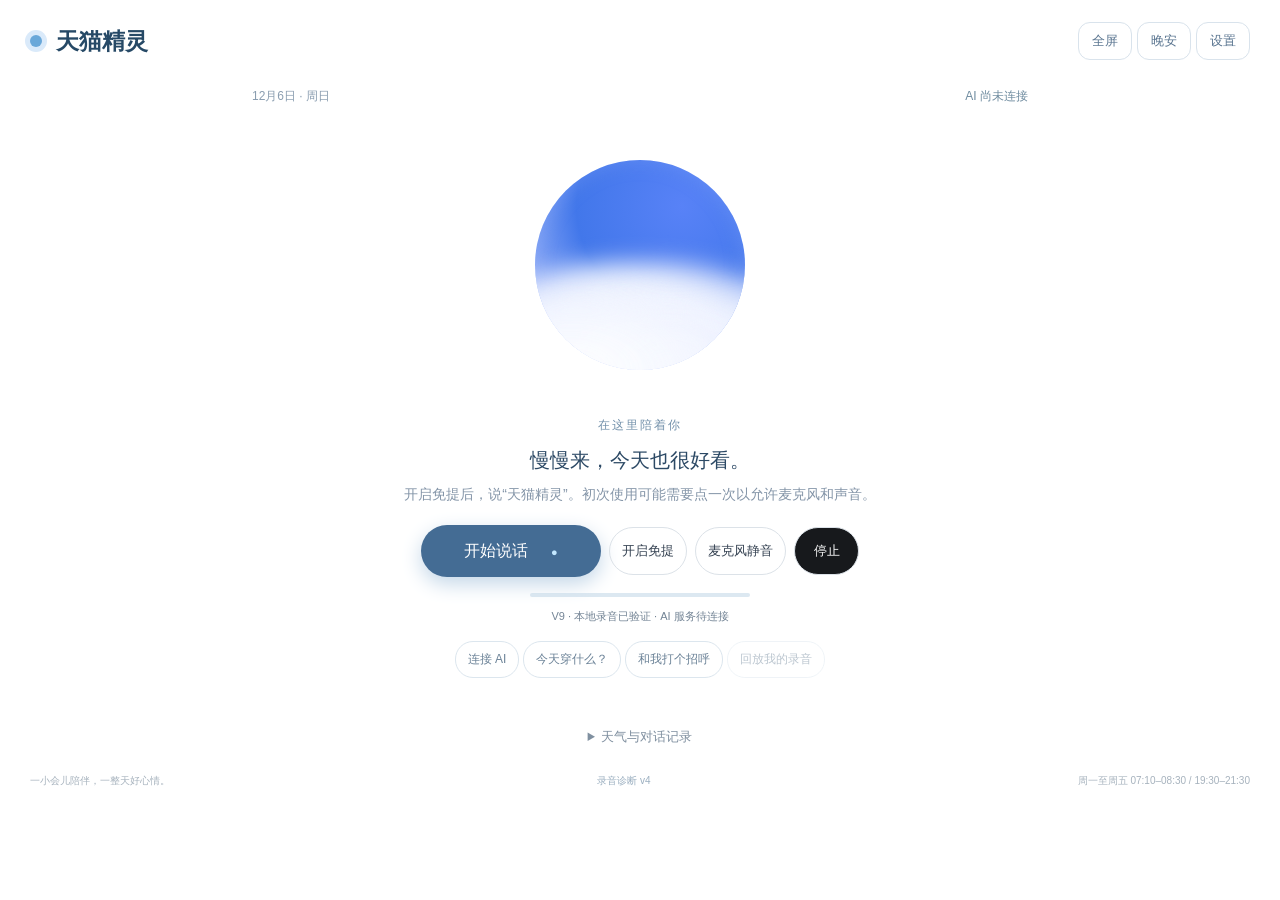
==== commit 1aba3f2c: "Add V9 voice companion, local wake gating and weekday display schedule" ====
--- a/index.html
+++ b/index.html
@@ -1,35 +1,36 @@
 <!doctype html>
-<html lang="zh-CN"><head><meta charset="utf-8"><meta name="viewport" content="width=device-width,initial-scale=1,viewport-fit=cover"><meta name="theme-color" content="#eaf4ff"><title>小蓝 · 化妆桌上的 AI 伙伴</title><link rel="stylesheet" href="styles.css?v=5"></head>
+<html lang="zh-CN"><head><meta charset="utf-8"><meta name="viewport" content="width=device-width,initial-scale=1,viewport-fit=cover"><meta name="theme-color" content="#eaf4ff"><title>天猫精灵 · 化妆桌上的 AI 伙伴</title><link rel="stylesheet" href="styles.css?v=9"></head>
 <body>
 <div id="app" class="shell">
- <header class="topbar"><div class="brand"><span class="brand-dot"></span><b id="brandName">小蓝</b><span class="tag">你的早晨搭子</span></div><nav><button id="fullscreen" class="iconbtn">全屏</button><button id="sleepNow" class="iconbtn">晚安</button><button id="settingsOpen" class="iconbtn" aria-label="打开设置">设置</button></nav></header>
+ <header class="topbar"><div class="brand"><span class="brand-dot"></span><b id="brandName">天猫精灵</b><span class="tag">你的早晨搭子</span></div><nav><button id="fullscreen" class="iconbtn">全屏</button><button id="sleepNow" class="iconbtn">晚安</button><button id="settingsOpen" class="iconbtn" aria-label="打开设置">设置</button></nav></header>
  <main class="dashboard">
   <section class="companion">
    <div class="eyebrow"><span id="dateText">今天</span><span id="connection" class="connection">AI 尚未连接</span></div>
-   <div id="avatar" class="avatar idle" role="img" aria-label="会眨眼的小蓝机器人"><div class="halo halo-one"></div><div class="halo halo-two"></div>
-    <svg viewBox="0 0 320 280" aria-hidden="true"><defs><linearGradient id="bodyBlue" x1="0" y1="0" x2="1" y2="1"><stop offset="0" stop-color="#effaff"/><stop offset=".55" stop-color="#b8dcff"/><stop offset="1" stop-color="#82b7f1"/></linearGradient></defs><ellipse class="shadow" cx="160" cy="255" rx="70" ry="9" fill="#b3cbe4" opacity=".35"/><g class="robot"><path d="M73 96C76 41 122 19 170 25C224 20 257 59 251 111C275 151 251 211 211 224C189 249 131 246 105 224C59 214 44 171 58 135Z" fill="url(#bodyBlue)" stroke="#77a8d8" stroke-width="2"/><path d="M84 90C100 54 120 44 153 42" fill="none" stroke="#fff" stroke-width="9" stroke-linecap="round" opacity=".8"/><g class="face"><g class="eyes"><rect x="112" y="113" width="23" height="44" rx="12" fill="#173453"/><rect x="181" y="113" width="23" height="44" rx="12" fill="#173453"/></g><ellipse cx="98" cy="169" rx="13" ry="6" fill="#eeabc3" opacity=".5"/><ellipse cx="219" cy="169" rx="13" ry="6" fill="#eeabc3" opacity=".5"/></g><path class="mouth" d="M149 180Q159 189 170 180" fill="none" stroke="#497499" stroke-width="3.5" stroke-linecap="round"/></g><path class="spark" d="M270 45L274 57L286 61L274 65L270 77L266 65L254 61L266 57Z" fill="#86b9ee"/></svg>
+   <div id="avatar" class="avatar idle" role="img" aria-label="流动的蓝白语音圆球">
+    <div class="cloud-orb"><div class="cloud cloud-one"></div><div class="cloud cloud-two"></div><div class="cloud cloud-three"></div></div>
    </div>
    <div id="stateLabel" class="state-label">在这里陪着你</div>
    <h1 id="headline">慢慢来，今天也很好看。</h1>
-   <p id="subtitle">点一下说话，或者先看看今天穿什么。</p>
-   <div class="voice-controls"><button id="talk" class="talk">开始说话 <span>●</span></button><button id="stopSpeech" class="quietbtn">停止播放</button></div>
-   <div class="meter"><div id="meterFill"></div></div><p id="recordInfo" class="microcopy">V5 · 本地录音已验证 · AI 服务待连接</p>
-   <div class="quick-actions"><button id="askWeather">今天穿什么？</button><button id="greet">和我打个招呼</button><button id="replay" disabled>回放我的录音</button></div>
+   <p id="subtitle">开启免提后，说“天猫精灵”。初次使用可能需要点一次以允许麦克风和声音。</p>
+   <div class="voice-controls"><button id="talk" class="talk">开始说话 <span>●</span></button><button id="handsfree" class="quietbtn">开启免提</button><button id="muteMic" class="quietbtn" aria-pressed="false">麦克风静音</button><button id="stopSpeech" class="quietbtn">停止</button></div>
+   <div class="meter"><div id="meterFill"></div></div><p id="recordInfo" class="microcopy">V9 · 本地录音已验证 · AI 服务待连接</p>
+   <div class="quick-actions"><button id="connectAI">连接 AI</button><button id="askWeather">今天穿什么？</button><button id="greet">和我打个招呼</button><button id="replay" disabled>回放我的录音</button></div>
    <audio id="audio" controls style="display:none;width:100%"></audio>
   </section>
-  <section class="daily">
+  <details class="daily-details"><summary>天气与对话记录</summary><section class="daily">
    <article class="weather-card"><div class="card-top"><span><span id="cityLabel">如皋</span> · 今天</span><button id="weatherRefresh" class="textbtn">刷新 ↗</button></div><div class="weather-main"><div><strong id="temp">—°</strong><span id="weatherDesc">等待天气数据</span></div><div class="weather-symbol">☀</div></div><div class="weather-details"><span id="feels">体感 —°</span><span id="range">— / —°</span><span id="rain">降雨 —</span></div><div class="divider"></div><p class="small-label">出门的小建议</p><p id="outfit" class="outfit">正在查询天气，暂不猜测温度和穿衣厚度。</p><p id="weatherSource" class="microcopy">来源：Open-Meteo · 预报数据</p></article>
-   <article class="conversation"><div class="card-top"><span>我们刚刚聊到</span><span id="chatBadge" class="small-label">尚未连接 AI</span></div><div id="messages" class="messages" aria-live="polite"><p class="empty">你的录音会先在这台屏幕上采集。连接服务后，点击说话才会发送给 AI。</p></div><form id="textForm"><input id="textInput" maxlength="1000" placeholder="也可以打字问我…" aria-label="输入问题"><button type="submit">发送</button></form></article>
-  </section>
+   <article class="conversation"><div class="card-top"><span>我们刚刚聊到</span><span id="chatBadge" class="small-label">尚未连接 AI</span></div><div id="messages" class="messages" aria-live="polite"><p class="empty">免提开启后，有声音的短片段会发送到你自己的 Mac 做本地识别。唤醒后的问题才交给 DeepSeek；静音会停止麦克风采集。</p></div><form id="textForm"><input id="textInput" maxlength="1000" placeholder="也可以打字问我…" aria-label="输入问题"><button type="submit">发送</button></form></article>
+  </section></details>
  </main><footer><span>一小会儿陪伴，一整天好心情。</span><a href="diagnostics/v4.html">录音诊断 v4</a><span id="scheduleNote">夜间：22:30 — 07:00</span></footer>
 </div>
-<section id="settings" class="modal" hidden><div class="settings-card"><div class="card-top"><h2>让小蓝更懂你的早晨</h2><button id="settingsClose" class="iconbtn">关闭</button></div><form id="settingsForm">
+<section id="settings" class="modal" hidden><div class="settings-card"><div class="card-top"><h2>让天猫精灵更懂你的早晨</h2><button id="settingsClose" class="iconbtn">关闭</button></div><form id="settingsForm">
  <label>伙伴的名字<input id="nameSetting" maxlength="12"></label>
  <div class="setting-row"><label>城市名<input id="citySetting" maxlength="30"></label><label>纬度<input id="latSetting" type="number" min="-90" max="90" step="any"></label><label>经度<input id="lonSetting" type="number" min="-180" max="180" step="any"></label></div><p class="microcopy">默认如皋城区。更换城市时同步修改坐标；只用于查询城市天气。</p>
+ <label class="check"><input id="scheduleSetting" type="checkbox"> 工作日双时段显示（周一至周五）</label><p class="microcopy">07:10–08:30、19:30–21:30，其余时间显示黑色页面。暂不包含节假日调休；网页无法关闭背光或唤醒已休眠的系统。</p>
  <label class="check"><input id="nightSetting" type="checkbox"> 按时间进入黑屏模式</label><div class="setting-row"><label>晚安时间<input id="bedSetting" type="time"></label><label>早晨亮屏<input id="wakeSetting" type="time"></label></div><p class="microcopy">黑屏是纯黑网页，不能保证关闭液晶背光。点屏幕可临时唤醒 2 分钟。</p>
  <label class="check"><input id="greetingSetting" type="checkbox"> 定时早安招呼（默认关闭）</label><label>早安时间<input id="greetTimeSetting" type="time"></label><p class="microcopy">仅在页面保持运行、已启用声音且系统允许播放时触发。不是手机闹钟识别，也不保证后台唤醒。</p>
  <details><summary>连接 DeepSeek 服务</summary><p class="microcopy">这里只填你自己的 HTTPS 后端地址及访问口令。DeepSeek API 密钥只能存后端，不能填在网页。</p><label>服务地址<input id="endpointSetting" type="url" placeholder="https://你的后端地址"></label><label>访问口令<input id="tokenSetting" type="password" autocomplete="off" placeholder="不是 DeepSeek API 密钥"></label></details>
  <button class="talk save" type="submit">保存设置</button><p id="saveResult" class="microcopy"></p>
  </form><button id="connectTest" class="quietbtn">检查服务连接</button></div></section>
 <div id="night" class="night" hidden role="button" tabindex="0" aria-label="夜间黑屏，点击临时唤醒"></div>
-<script src="core.js?v=5"></script><script src="app.js?v=5"></script></body></html>
+<script src="core.js?v=9"></script><script src="app.js?v=9"></script></body></html>
--- a/styles.css
+++ b/styles.css
@@ -1,4 +1,13 @@
-*{box-sizing:border-box} [hidden]{display:none!important}html{background:#edf3f8;min-height:100%;overflow-x:hidden}body{margin:0;color:#2a435c;font:16px -apple-system,BlinkMacSystemFont,"PingFang SC","Microsoft YaHei",sans-serif;background:radial-gradient(ellipse at 20% 20%,#fff 0,#eff6fc 45%,#e9edf5 100%);min-height:100vh}button,input{font:inherit}button{cursor:pointer;border:0}button:disabled{opacity:.45;cursor:default}button:focus-visible,input:focus-visible{outline:3px solid #3676b9;outline-offset:3px}.shell{max-width:1320px;padding:22px 30px 12px;margin:auto}.topbar,.brand,.card-top,.weather-details,.voice-controls{display:flex;align-items:center;justify-content:space-between}.topbar{margin-bottom:18px}.brand{justify-content:flex-start}.brand b{font-size:23px;color:#264966}.brand-dot{width:12px;height:12px;border-radius:50%;background:#6aa8d9;box-shadow:0 0 0 5px #daeafa;margin-right:14px}.tag{font-size:12px;color:#8b9aab;margin-left:14px}.iconbtn,.quietbtn{background:rgba(255,255,255,.62);color:#5a7590;border:1px solid #d9e3ec;border-radius:12px;padding:9px 13px;margin-left:5px;font-size:13px}.dashboard{display:flex;align-items:stretch}.companion{width:58%;padding:14px 32px 24px 0;text-align:center}.daily{width:42%;padding-left:22px}.eyebrow{display:flex;justify-content:space-between;font-size:12px;color:#8a9db0}.connection{color:#6e8b9f}.avatar{width:300px;height:260px;margin:0 auto;position:relative}.avatar svg{position:relative;width:100%;height:100%;overflow:visible}.halo{position:absolute;border-radius:50%;background:#d0e7fc;opacity:.6;left:10%;top:8%;width:80%;height:82%}.halo-two{transform:rotate(-30deg);background:#e1e7fa;left:16%;top:4%;width:73%;height:90%}.robot{transform-origin:160px 150px;animation:float 5s ease-in-out infinite}.eyes{transform-origin:160px 135px;animation:blink 6s infinite}.spark{transform-origin:270px 61px;animation:shine 5s infinite}.mouth{opacity:.6}.listening .halo{animation:pulse 1.3s ease-in-out infinite}.listening .robot{animation:listen 1.6s ease-in-out infinite}.thinking .robot{animation:think 2s ease-in-out infinite}.speaking .mouth{animation:talk .35s ease-in-out infinite}.speaking .halo{animation:pulse .8s ease-in-out infinite}.state-label{font-size:12px;color:#7290aa;margin-top:-8px;letter-spacing:2px}h1{font-size:28px;color:#2c4965;margin:13px 0 9px;font-weight:600}#subtitle{font-size:14px;color:#8495a8;line-height:1.6;margin:0 0 20px}.voice-controls{justify-content:center}.talk{padding:15px 28px;background:#446c94;color:#fff;border-radius:30px;box-shadow:0 7px 20px #c4d7e8;font-weight:500;min-height:52px;min-width:180px}.talk span{font-size:11px;margin-left:18px;color:#c4e8ff}.talk.recording{background:#a85767}.quietbtn{padding:12px;margin-left:10px;background:transparent}.meter{height:4px;max-width:220px;margin:16px auto 0;background:#dce8f1;border-radius:4px;overflow:hidden}.meter div{height:4px;width:0;background:#5c9fd2}.microcopy{color:#91a0ae;font-size:11px;line-height:1.6}.quick-actions{margin:18px 0 0}.quick-actions button{margin:4px 2px;padding:9px 12px;font-size:12px;border-radius:18px;background:#fff9;color:#6b8297;border:1px solid #dce6ee}.weather-card,.conversation{background:rgba(255,255,255,.74);border:1px solid #fff;border-radius:22px;padding:21px 24px;box-shadow:0 9px 30px #cbd8e322;margin-bottom:16px}.card-top{font-size:13px;color:#6f8599}.textbtn{padding:4px;background:none;color:#8ba0b4;font-size:11px}.weather-main{display:flex;align-items:center;justify-content:space-between;margin-top:12px}.weather-main strong{display:block;font-weight:300;font-size:58px;color:#3a5872;letter-spacing:-3px}.weather-main span{font-size:12px;color:#8c9dac}.weather-symbol{font-size:55px;color:#d6b67f;font-weight:200}.weather-details{margin:18px 0;font-size:12px;color:#7b91a7}.divider{border-top:1px solid #e6edf3;margin:15px 0}.small-label{font-size:11px;color:#9aabbb}.outfit{font-size:14px;line-height:1.8;color:#637c93;margin:7px 0}.conversation{padding:18px 20px}.messages{max-height:140px;overflow:auto;margin:12px 0 15px;font-size:13px;line-height:1.7}.messages p{margin:7px 0;word-break:break-word}.messages .you{color:#8c9ba9}.messages .bot{color:#4c6c88}.messages .empty{color:#93a4b4;font-size:12px}#textForm{display:flex;border-top:1px solid #e7edf3;padding-top:10px}input{background:#f8fafc;border:1px solid #dde6ef;border-radius:9px;padding:10px;color:#3a5872;min-width:0}#textInput{width:100%;border:0;background:transparent;font-size:12px}#textForm button{background:none;color:#587ea3;font-size:12px;white-space:nowrap}footer{display:flex;justify-content:space-between;color:#a6b2bd;font-size:10px;line-height:1.8;padding-top:4px}footer a{color:#9bafc0;text-decoration:none}.modal{position:fixed;z-index:10;top:0;left:0;width:100%;height:100%;overflow:auto;background:#233e5bb3;padding:20px}.settings-card{background:#f5f9fd;border-radius:20px;padding:24px;max-width:620px;margin:0 auto}h2{font-size:18px;margin:0 0 12px}label{display:block;font-size:13px;margin:13px 0;color:#617d97}label input{display:block;width:100%;margin-top:6px}.setting-row{display:flex}.setting-row label{flex:1;margin-right:8px}.check input{display:inline-block;width:auto;margin-right:8px}.save{margin-top:20px;width:100%}details{margin:16px 0}summary{cursor:pointer;font-size:13px}.night{position:fixed;z-index:99;top:0;left:0;width:100%;height:100%;background:#000;touch-action:manipulation}body.sleeping{background:#000;overflow:hidden}body.sleeping .shell,body.sleeping .modal{visibility:hidden}body.sleeping *{animation-play-state:paused!important}
-@keyframes float{0%,100%{transform:translateY(0) rotate(-2deg)}50%{transform:translateY(-7px) rotate(2deg)}}@keyframes blink{0%,42%,47%,100%{transform:scaleY(1)}44%,45%{transform:scaleY(.08)}}@keyframes shine{0%,100%{opacity:.4;transform:scale(.8)}50%{opacity:1;transform:scale(1.1)}}@keyframes pulse{0%,100%{transform:scale(.94);opacity:.35}50%{transform:scale(1.07);opacity:.7}}@keyframes listen{0%,100%{transform:rotate(-4deg)}50%{transform:rotate(4deg)}}@keyframes think{0%,100%{transform:translateY(-4px) rotate(-6deg)}50%{transform:translateY(-7px) rotate(2deg)}}@keyframes talk{0%,100%{transform:scaleY(.7);transform-origin:160px 184px}50%{transform:scaleY(1.5);transform-origin:160px 184px}}
+*{box-sizing:border-box} [hidden]{display:none!important}html{background:#edf3f8;min-height:100%;overflow-x:hidden}body{margin:0;color:#2a435c;font:16px -apple-system,BlinkMacSystemFont,"PingFang SC","Microsoft YaHei",sans-serif;background:radial-gradient(ellipse at 20% 20%,#fff 0,#eff6fc 45%,#e9edf5 100%);min-height:100vh}button,input{font:inherit}button{cursor:pointer;border:0}button:disabled{opacity:.45;cursor:default}button:focus-visible,input:focus-visible{outline:3px solid #3676b9;outline-offset:3px}.shell{max-width:1320px;padding:22px 30px 12px;margin:auto}.topbar,.brand,.card-top,.weather-details,.voice-controls{display:flex;align-items:center;justify-content:space-between}.topbar{margin-bottom:18px}.brand{justify-content:flex-start}.brand b{font-size:23px;color:#264966}.brand-dot{width:12px;height:12px;border-radius:50%;background:#6aa8d9;box-shadow:0 0 0 5px #daeafa;margin-right:14px}.tag{font-size:12px;color:#8b9aab;margin-left:14px}.iconbtn,.quietbtn{background:rgba(255,255,255,.62);color:#5a7590;border:1px solid #d9e3ec;border-radius:12px;padding:9px 13px;margin-left:5px;font-size:13px}.dashboard{display:flex;align-items:stretch}.companion{width:58%;padding:14px 32px 24px 0;text-align:center}.daily{width:42%;padding-left:22px}.eyebrow{display:flex;justify-content:space-between;font-size:12px;color:#8a9db0}.connection{color:#6e8b9f}.avatar{width:300px;height:260px;margin:0 auto;position:relative}.avatar svg{position:relative;width:100%;height:100%;overflow:visible}.halo{position:absolute;border-radius:50%;background:#d0e7fc;opacity:.6;left:10%;top:8%;width:80%;height:82%}.halo-two{transform:rotate(-30deg);background:#e1e7fa;left:16%;top:4%;width:73%;height:90%}.orb-body{transform-origin:160px 137px;animation:orb-breathe 6s ease-in-out infinite}.orb-wave{transform-origin:160px 137px;will-change:transform}.wave-back{animation:wave-drift 9s linear infinite}.wave-middle{animation:wave-drift 7s linear infinite reverse}.wave-front{animation:wave-drift 11s linear infinite}.wave-glint{animation:wave-drift 13s linear infinite reverse}.listening .orb-body{animation:orb-listen 2s ease-in-out infinite}.listening .orb-wave{animation-duration:3s}.thinking .orb-body{animation:orb-breathe 2.5s ease-in-out infinite}.thinking .wave-middle{animation-duration:3.5s}.speaking .orb-body{animation:orb-speak .9s ease-in-out infinite}.speaking .orb-wave{animation-duration:1.8s}
+.state-label{font-size:12px;color:#7290aa;margin-top:-8px;letter-spacing:2px}h1{font-size:28px;color:#2c4965;margin:13px 0 9px;font-weight:600}#subtitle{font-size:14px;color:#8495a8;line-height:1.6;margin:0 0 20px}.voice-controls{justify-content:center}.talk{padding:15px 28px;background:#446c94;color:#fff;border-radius:30px;box-shadow:0 7px 20px #c4d7e8;font-weight:500;min-height:52px;min-width:180px}.talk span{font-size:11px;margin-left:18px;color:#c4e8ff}.talk.recording{background:#a85767}.quietbtn{padding:12px;margin-left:10px;background:transparent}.meter{height:4px;max-width:220px;margin:16px auto 0;background:#dce8f1;border-radius:4px;overflow:hidden}.meter div{height:4px;width:0;background:#5c9fd2}.microcopy{color:#91a0ae;font-size:11px;line-height:1.6}.quick-actions{margin:18px 0 0}.quick-actions button{margin:4px 2px;padding:9px 12px;font-size:12px;border-radius:18px;background:#fff9;color:#6b8297;border:1px solid #dce6ee}.weather-card,.conversation{background:rgba(255,255,255,.74);border:1px solid #fff;border-radius:22px;padding:21px 24px;box-shadow:0 9px 30px #cbd8e322;margin-bottom:16px}.card-top{font-size:13px;color:#6f8599}.textbtn{padding:4px;background:none;color:#8ba0b4;font-size:11px}.weather-main{display:flex;align-items:center;justify-content:space-between;margin-top:12px}.weather-main strong{display:block;font-weight:300;font-size:58px;color:#3a5872;letter-spacing:-3px}.weather-main span{font-size:12px;color:#8c9dac}.weather-symbol{font-size:55px;color:#d6b67f;font-weight:200}.weather-details{margin:18px 0;font-size:12px;color:#7b91a7}.divider{border-top:1px solid #e6edf3;margin:15px 0}.small-label{font-size:11px;color:#9aabbb}.outfit{font-size:14px;line-height:1.8;color:#637c93;margin:7px 0}.conversation{padding:18px 20px}.messages{max-height:140px;overflow:auto;margin:12px 0 15px;font-size:13px;line-height:1.7}.messages p{margin:7px 0;word-break:break-word}.messages .you{color:#8c9ba9}.messages .bot{color:#4c6c88}.messages .empty{color:#93a4b4;font-size:12px}#textForm{display:flex;border-top:1px solid #e7edf3;padding-top:10px}input{background:#f8fafc;border:1px solid #dde6ef;border-radius:9px;padding:10px;color:#3a5872;min-width:0}#textInput{width:100%;border:0;background:transparent;font-size:12px}#textForm button{background:none;color:#587ea3;font-size:12px;white-space:nowrap}footer{display:flex;justify-content:space-between;color:#a6b2bd;font-size:10px;line-height:1.8;padding-top:4px}footer a{color:#9bafc0;text-decoration:none}.modal{position:fixed;z-index:10;top:0;left:0;width:100%;height:100%;overflow:auto;background:#233e5bb3;padding:20px}.settings-card{background:#f5f9fd;border-radius:20px;padding:24px;max-width:620px;margin:0 auto}h2{font-size:18px;margin:0 0 12px}label{display:block;font-size:13px;margin:13px 0;color:#617d97}label input{display:block;width:100%;margin-top:6px}.setting-row{display:flex}.setting-row label{flex:1;margin-right:8px}.check input{display:inline-block;width:auto;margin-right:8px}.save{margin-top:20px;width:100%}details{margin:16px 0}summary{cursor:pointer;font-size:13px}.night{position:fixed;z-index:99;top:0;left:0;width:100%;height:100%;background:#000;touch-action:manipulation}body.sleeping{background:#000;overflow:hidden}body.sleeping .shell,body.sleeping .modal{visibility:hidden}body.sleeping *{animation-play-state:paused!important}
+@keyframes wave-drift{from{transform:translateX(0)}to{transform:translateX(-350px)}}@keyframes orb-breathe{0%,100%{transform:scale(.97)}50%{transform:scale(1.015)}}@keyframes orb-listen{0%,100%{transform:scale(.98)}50%{transform:scale(1.045)}}@keyframes orb-speak{0%,100%{transform:scale(.98)}45%{transform:scale(1.04)}70%{transform:scale(1.005)}}
 @media(max-width:960px){.shell{padding:14px}.dashboard{display:block}.companion{width:100%;padding:10px 5px 20px}.daily{width:100%;padding:0}.avatar{width:230px;height:210px}h1{font-size:24px}#subtitle{margin-bottom:12px}.tag{display:none}.weather-card{padding:18px}.quick-actions{margin-top:8px}.topbar{margin-bottom:4px}footer{flex-wrap:wrap}footer span{margin-right:8px}}
 @media(prefers-reduced-motion:reduce){*{animation:none!important}}
+
+/* V9: soft cloud orb, CSS only for the V10's older WebView. */
+html,body{background:#fff}.shell{max-width:1280px}.cloud-orb{position:absolute;width:210px;height:210px;left:50%;top:50%;margin:-105px 0 0 -105px;border-radius:50%;overflow:hidden;background:radial-gradient(circle at 70% 22%,#5882f7,#4277ea 48%,#9eb6f9 82%,#dfe8ff);box-shadow:inset 0 0 20px #a4bafa44;animation:cloud-breathe 7s ease-in-out infinite}.cloud{position:absolute;width:160%;height:90%;left:-30%;top:48%;border-radius:45%;background:radial-gradient(ellipse at 45% 40%,#fff 5%,#f4f7ffed 35%,#e1e6ff77 62%,#fff0 73%);filter:blur(11px);animation:cloud-flow 9s ease-in-out infinite alternate}.cloud-two{top:61%;left:-8%;opacity:.9;animation-delay:-4s;animation-duration:12s}.cloud-three{top:65%;left:-55%;opacity:.8;animation-delay:-7s;animation-duration:11s}.speaking .cloud{animation-duration:2.2s}.listening .cloud{animation-duration:4s}.thinking .cloud{animation-duration:3s}.voice-controls{flex-wrap:wrap;gap:8px}.voice-controls .quietbtn{min-height:48px;margin:0;border-radius:28px;border:1px solid #dce2e8;color:#344151}.voice-controls #stopSpeech{background:#17191c;color:#fff;min-width:65px}.voice-controls #muteMic[aria-pressed="true"]{background:#f7dce0;color:#852938}.avatar{height:300px;margin:24px auto}.daily{opacity:.95}.microcopy{color:#738495}.tag{display:none}
+@keyframes cloud-flow{0%{transform:translate(-6%,-7%) rotate(-12deg) scale(.95)}100%{transform:translate(9%,9%) rotate(16deg) scale(1.14)}}@keyframes cloud-breathe{0%,100%{transform:scale(.98)}50%{transform:scale(1.015)}}
+@media(max-width:960px){.avatar{height:260px;margin:12px auto}.voice-controls .talk{min-width:130px;padding:12px 18px}.voice-controls .quietbtn{font-size:12px;padding:10px}.cloud-orb{width:200px;height:200px;margin:-100px 0 0 -100px}}
+@media(prefers-reduced-motion:reduce){.cloud,.cloud-orb{animation:none}}
+
+.dashboard{display:block}.companion{width:100%;max-width:800px;margin:auto;padding:10px 12px 24px}.daily-details{max-width:800px;margin:12px auto}.daily-details>summary{text-align:center;color:#8090a0;padding:10px}.daily{width:100%;padding:14px 0}.companion h1{font-size:20px;font-weight:400}.avatar{margin:20px auto;height:280px}.quick-actions{margin-top:10px}
